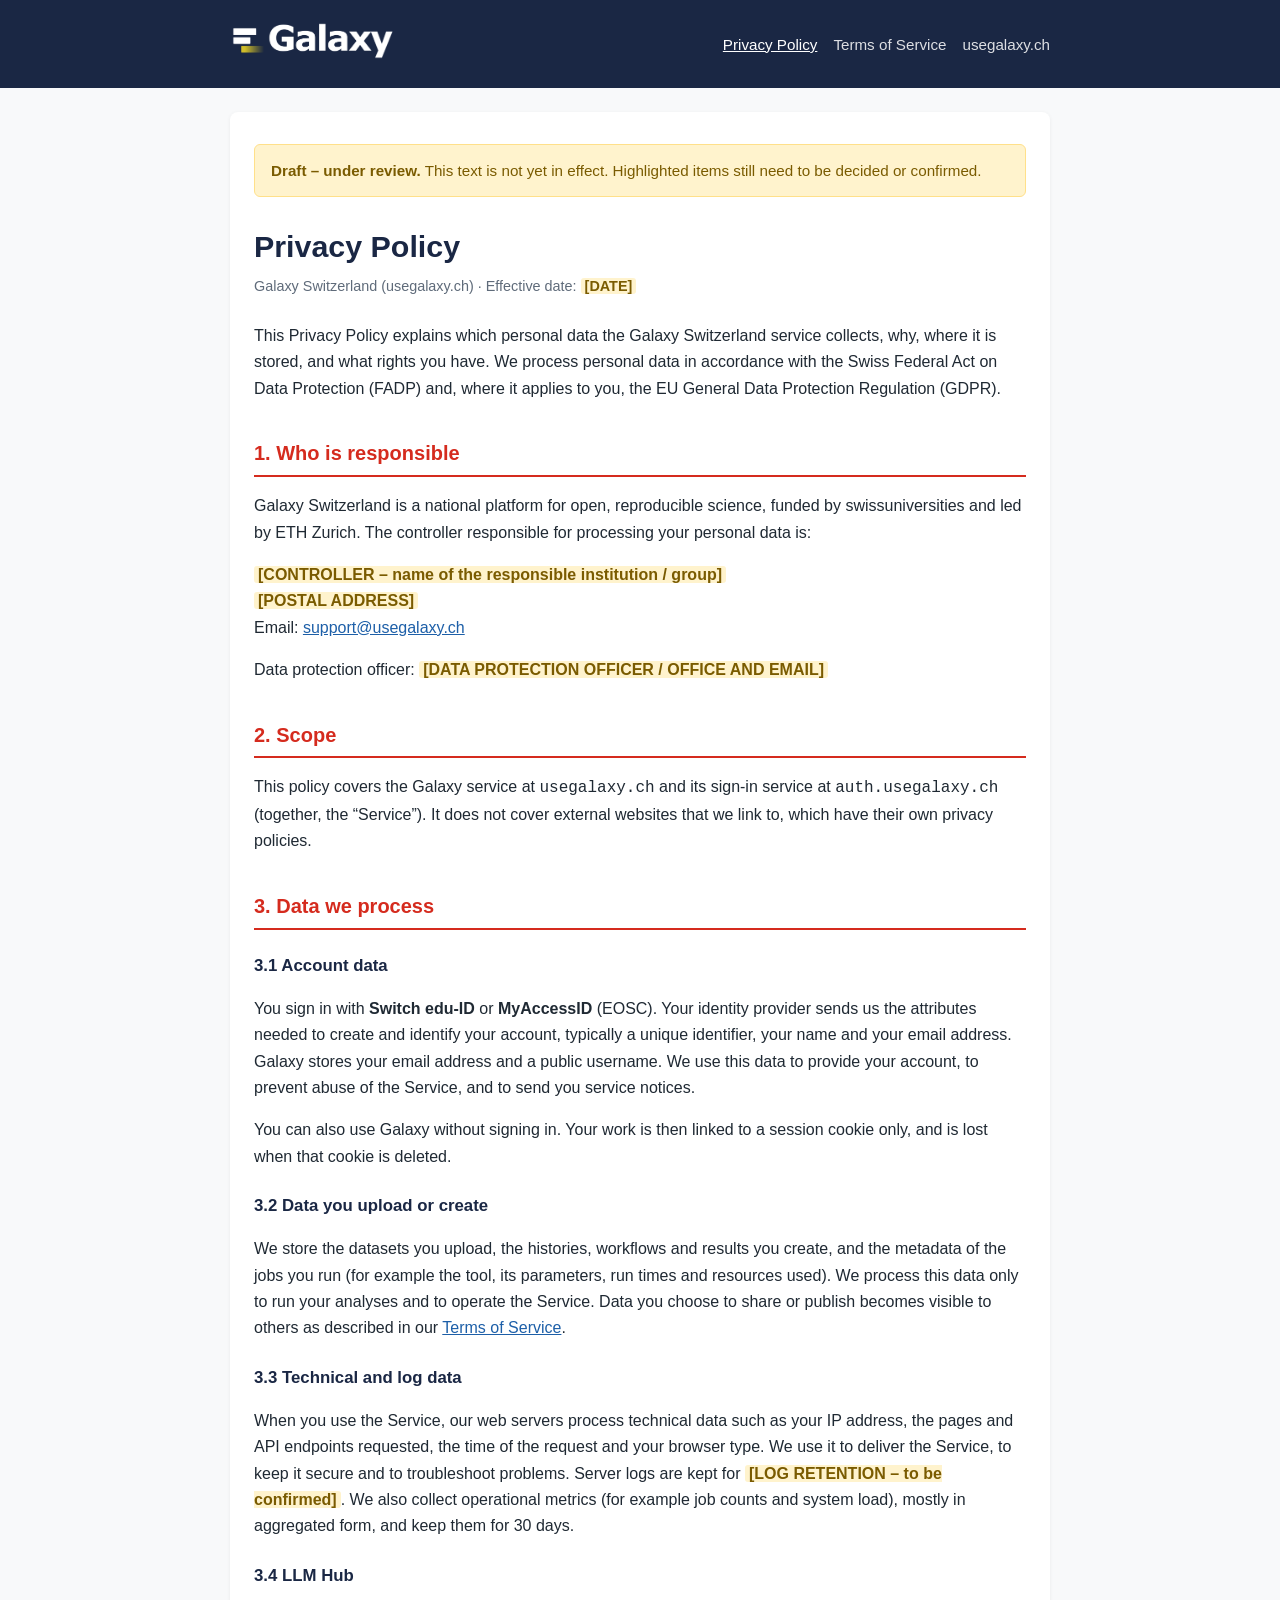
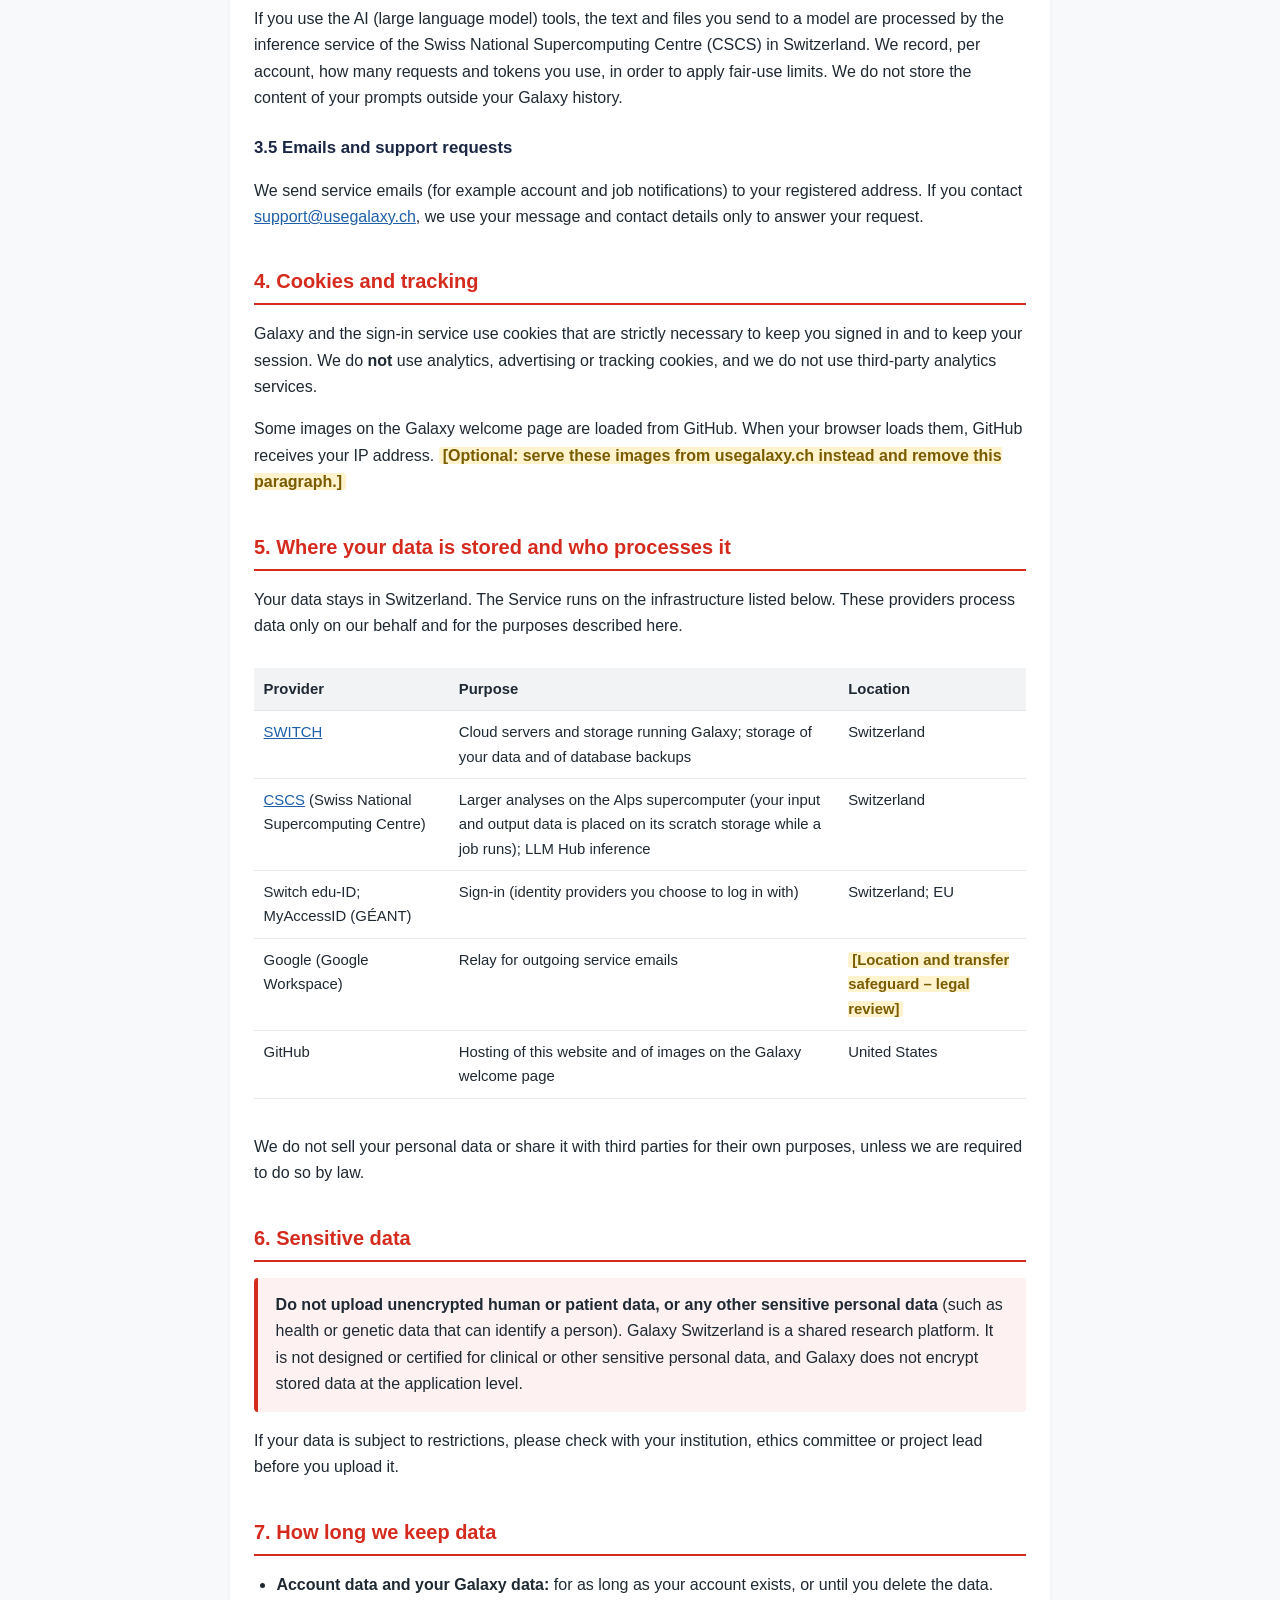
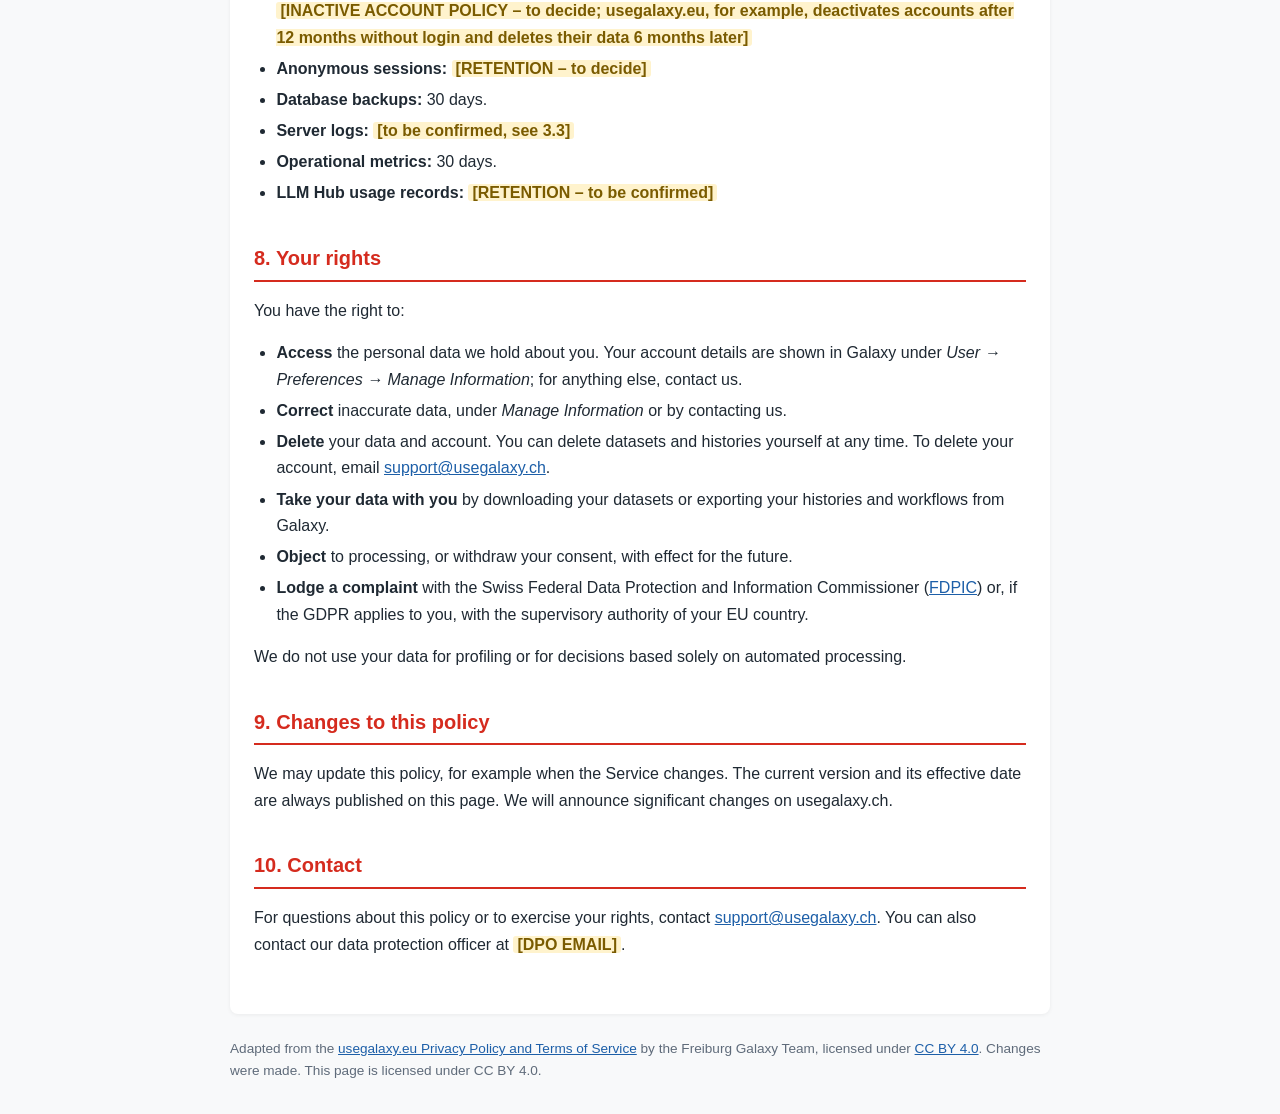
==== privacy.html @ 4068bf91 "GAL-193: draft Privacy Policy and Terms of Service Adds privacy.html and terms.html for usegalaxy.ch" ====
<!DOCTYPE html>
<html lang="en">

<head>
    <meta charset="UTF-8">
    <meta name="viewport" content="width=device-width, initial-scale=1.0">
    <meta name="description" content="Privacy Policy of the Galaxy Switzerland service at usegalaxy.ch.">
    <title>Privacy Policy | Galaxy Switzerland</title>
    <link rel="stylesheet" href="legal.css">
</head>

<body>
    <header class="legal-header">
        <div class="inner">
            <a href="./"><img src="assets/images/galaxy-logo-white.png" alt="Galaxy Switzerland"></a>
            <nav>
                <a href="privacy.html" aria-current="page">Privacy Policy</a>
                <a href="terms.html">Terms of Service</a>
                <a href="https://usegalaxy.ch">usegalaxy.ch</a>
            </nav>
        </div>
    </header>

    <main class="legal">
        <!-- DRAFT: remove this banner and all .todo markers before publishing (GAL-193). -->
        <div class="draft-banner">
            <strong>Draft – under review.</strong> This text is not yet in effect. Highlighted items still need to be
            decided or confirmed.
        </div>

        <h1>Privacy Policy</h1>
        <p class="meta">Galaxy Switzerland (usegalaxy.ch) &middot; Effective date: <span class="todo">[DATE]</span></p>

        <p>
            This Privacy Policy explains which personal data the Galaxy Switzerland service collects, why, where it is
            stored, and what rights you have. We process personal data in accordance with the Swiss Federal Act on Data
            Protection (FADP) and, where it applies to you, the EU General Data Protection Regulation (GDPR).
        </p>

        <h2>1. Who is responsible</h2>
        <p>
            Galaxy Switzerland is a national platform for open, reproducible science, funded by swissuniversities and
            led by ETH Zurich. The controller responsible for processing your personal data is:
        </p>
        <p>
            <span class="todo">[CONTROLLER – name of the responsible institution / group]</span><br>
            <span class="todo">[POSTAL ADDRESS]</span><br>
            Email: <a href="mailto:support@usegalaxy.ch">support@usegalaxy.ch</a>
        </p>
        <p>
            Data protection officer: <span class="todo">[DATA PROTECTION OFFICER / OFFICE AND EMAIL]</span>
        </p>

        <h2>2. Scope</h2>
        <p>
            This policy covers the Galaxy service at <code>usegalaxy.ch</code> and its sign-in service at
            <code>auth.usegalaxy.ch</code> (together, the &ldquo;Service&rdquo;). It does not cover external websites
            that we link to, which have their own privacy policies.
        </p>

        <h2>3. Data we process</h2>

        <h3>3.1 Account data</h3>
        <p>
            You sign in with <strong>Switch edu-ID</strong> or <strong>MyAccessID</strong> (EOSC). Your identity
            provider sends us the attributes needed to create and identify your account, typically a unique
            identifier, your name and your email address. Galaxy stores your email address and a public username.
            We use this data to provide your account, to prevent abuse of the Service, and to send you service
            notices.
        </p>
        <p>
            You can also use Galaxy without signing in. Your work is then linked to a session cookie only, and is
            lost when that cookie is deleted.
        </p>

        <h3>3.2 Data you upload or create</h3>
        <p>
            We store the datasets you upload, the histories, workflows and results you create, and the metadata of
            the jobs you run (for example the tool, its parameters, run times and resources used). We process this
            data only to run your analyses and to operate the Service. Data you choose to share or publish becomes
            visible to others as described in our <a href="terms.html">Terms of Service</a>.
        </p>

        <h3>3.3 Technical and log data</h3>
        <p>
            When you use the Service, our web servers process technical data such as your IP address, the pages and
            API endpoints requested, the time of the request and your browser type. We use it to deliver the Service,
            to keep it secure and to troubleshoot problems. Server logs are kept for
            <span class="todo">[LOG RETENTION – to be confirmed]</span>. We also collect operational metrics (for
            example job counts and system load), mostly in aggregated form, and keep them for 30 days.
        </p>

        <h3>3.4 LLM Hub</h3>
        <p>
            If you use the AI (large language model) tools, the text and files you send to a model are processed by
            the inference service of the Swiss National Supercomputing Centre (CSCS) in Switzerland. We record, per
            account, how many requests and tokens you use, in order to apply fair-use limits. We do not store the
            content of your prompts outside your Galaxy history.
        </p>

        <h3>3.5 Emails and support requests</h3>
        <p>
            We send service emails (for example account and job notifications) to your registered address. If you
            contact <a href="mailto:support@usegalaxy.ch">support@usegalaxy.ch</a>, we use your message and contact
            details only to answer your request.
        </p>

        <h2>4. Cookies and tracking</h2>
        <p>
            Galaxy and the sign-in service use cookies that are strictly necessary to keep you signed in and to keep
            your session. We do <strong>not</strong> use analytics, advertising or tracking cookies, and we do not use
            third-party analytics services.
        </p>
        <p>
            Some images on the Galaxy welcome page are loaded from GitHub. When your browser loads them, GitHub
            receives your IP address. <span class="todo">[Optional: serve these images from usegalaxy.ch instead and
            remove this paragraph.]</span>
        </p>

        <h2>5. Where your data is stored and who processes it</h2>
        <p>
            Your data stays in Switzerland. The Service runs on the infrastructure listed below. These providers process
            data only on our behalf and for the purposes described here.
        </p>
        <div class="table-wrap">
            <table>
                <thead>
                    <tr>
                        <th>Provider</th>
                        <th>Purpose</th>
                        <th>Location</th>
                    </tr>
                </thead>
                <tbody>
                    <tr>
                        <td><a href="https://www.switch.ch" target="_blank" rel="noopener">SWITCH</a></td>
                        <td>Cloud servers and storage running Galaxy; storage of your data and of database backups</td>
                        <td>Switzerland</td>
                    </tr>
                    <tr>
                        <td><a href="https://www.cscs.ch" target="_blank" rel="noopener">CSCS</a> (Swiss National
                            Supercomputing Centre)</td>
                        <td>Larger analyses on the Alps supercomputer (your input and output data is placed on its
                            scratch storage while a job runs); LLM Hub inference</td>
                        <td>Switzerland</td>
                    </tr>
                    <tr>
                        <td>Switch edu-ID; MyAccessID (GÉANT)</td>
                        <td>Sign-in (identity providers you choose to log in with)</td>
                        <td>Switzerland; EU</td>
                    </tr>
                    <tr>
                        <td>Google (Google Workspace)</td>
                        <td>Relay for outgoing service emails</td>
                        <td><span class="todo">[Location and transfer safeguard – legal review]</span></td>
                    </tr>
                    <tr>
                        <td>GitHub</td>
                        <td>Hosting of this website and of images on the Galaxy welcome page</td>
                        <td>United States</td>
                    </tr>
                </tbody>
            </table>
        </div>
        <p>
            We do not sell your personal data or share it with third parties for their own purposes, unless we are
            required to do so by law.
        </p>

        <h2>6. Sensitive data</h2>
        <div class="callout">
            <p style="margin:0">
                <strong>Do not upload unencrypted human or patient data, or any other sensitive personal data</strong>
                (such as health or genetic data that can identify a person). Galaxy Switzerland is a shared research
                platform. It is not designed or certified for clinical or other sensitive personal data, and Galaxy
                does not encrypt stored data at the application level.
            </p>
        </div>
        <p>
            If your data is subject to restrictions, please check with your institution, ethics committee or project
            lead before you upload it.
        </p>

        <h2>7. How long we keep data</h2>
        <ul>
            <li><strong>Account data and your Galaxy data:</strong> for as long as your account exists, or until you
                delete the data. <span class="todo">[INACTIVE ACCOUNT POLICY – to decide; usegalaxy.eu, for example,
                deactivates accounts after 12 months without login and deletes their data 6 months later]</span></li>
            <li><strong>Anonymous sessions:</strong> <span class="todo">[RETENTION – to decide]</span></li>
            <li><strong>Database backups:</strong> 30 days.</li>
            <li><strong>Server logs:</strong> <span class="todo">[to be confirmed, see 3.3]</span></li>
            <li><strong>Operational metrics:</strong> 30 days.</li>
            <li><strong>LLM Hub usage records:</strong> <span class="todo">[RETENTION – to be confirmed]</span></li>
        </ul>

        <h2>8. Your rights</h2>
        <p>You have the right to:</p>
        <ul>
            <li><strong>Access</strong> the personal data we hold about you. Your account details are shown in Galaxy
                under <em>User &rarr; Preferences &rarr; Manage Information</em>; for anything else, contact us.</li>
            <li><strong>Correct</strong> inaccurate data, under <em>Manage Information</em> or by contacting us.</li>
            <li><strong>Delete</strong> your data and account. You can delete datasets and histories yourself at any
                time. To delete your account, email <a href="mailto:support@usegalaxy.ch">support@usegalaxy.ch</a>.</li>
            <li><strong>Take your data with you</strong> by downloading your datasets or exporting your histories and
                workflows from Galaxy.</li>
            <li><strong>Object</strong> to processing, or withdraw your consent, with effect for the future.</li>
            <li><strong>Lodge a complaint</strong> with the Swiss Federal Data Protection and Information Commissioner
                (<a href="https://www.edoeb.admin.ch" target="_blank" rel="noopener">FDPIC</a>) or, if the GDPR
                applies to you, with the supervisory authority of your EU country.</li>
        </ul>
        <p>We do not use your data for profiling or for decisions based solely on automated processing.</p>

        <h2>9. Changes to this policy</h2>
        <p>
            We may update this policy, for example when the Service changes. The current version and its effective date
            are always published on this page. We will announce significant changes on usegalaxy.ch.
        </p>

        <h2>10. Contact</h2>
        <p>
            For questions about this policy or to exercise your rights, contact
            <a href="mailto:support@usegalaxy.ch">support@usegalaxy.ch</a>. You can also contact our data protection
            officer at <span class="todo">[DPO EMAIL]</span>.
        </p>
    </main>

    <footer class="legal-footer">
        <div class="inner">
            Adapted from the <a href="https://github.com/usegalaxy-eu/gdpr" target="_blank" rel="noopener">usegalaxy.eu
                Privacy Policy and Terms of Service</a> by the Freiburg Galaxy Team, licensed under
            <a href="https://creativecommons.org/licenses/by/4.0/" target="_blank" rel="noopener">CC BY 4.0</a>.
            Changes were made. This page is licensed under CC BY 4.0.
        </div>
    </footer>
</body>

</html>
---- legal.css ----
/* Styles for the legal pages (privacy.html, terms.html).
   Self-contained on purpose: no web fonts or CDN assets, so reading the
   privacy policy does not send visitors' IP addresses to third parties. */
:root {
    --swiss-red: #D52B1E;
    --navy: #1a2744;
    --text: #1f2933;
    --muted: #5f6b7a;
    --bg: #f8f9fa;
    --card: #ffffff;
    --border: #e3e7ec;
    --todo-bg: #fff3cd;
    --todo-text: #7a5b00;
}

* { box-sizing: border-box; }

body {
    margin: 0;
    background: var(--bg);
    color: var(--text);
    font-family: -apple-system, BlinkMacSystemFont, "Segoe UI", Roboto, "Helvetica Neue", Arial, sans-serif;
    font-size: 16px;
    line-height: 1.65;
}

header.legal-header {
    background: var(--navy);
    color: #fff;
    padding: 1.25rem 1rem;
}

header.legal-header .inner,
main.legal,
footer.legal-footer .inner {
    max-width: 820px;
    margin: 0 auto;
}

header.legal-header .inner {
    display: flex;
    align-items: center;
    gap: 1rem;
    flex-wrap: wrap;
}

header.legal-header img { height: 40px; }

header.legal-header nav { margin-left: auto; display: flex; gap: 1rem; flex-wrap: wrap; }
header.legal-header nav a { color: #fff; text-decoration: none; opacity: .85; font-size: .95rem; }
header.legal-header nav a:hover,
header.legal-header nav a[aria-current="page"] { opacity: 1; text-decoration: underline; }

main.legal {
    background: var(--card);
    margin-top: 1.5rem;
    margin-bottom: 1.5rem;
    padding: 2rem 1.5rem 2.5rem;
    border-radius: 8px;
    box-shadow: 0 1px 4px rgba(0, 0, 0, .06);
}

@media (max-width: 860px) {
    main.legal { margin: 1rem; padding: 1.5rem 1rem 2rem; }
}

h1 { font-size: 1.9rem; margin: 0 0 .25rem; color: var(--navy); }
h2 {
    font-size: 1.25rem;
    margin: 2.2rem 0 .6rem;
    padding-bottom: .3rem;
    color: var(--swiss-red);
    border-bottom: 2px solid var(--swiss-red);
}
h3 { font-size: 1.05rem; margin: 1.4rem 0 .4rem; color: var(--navy); }

.meta { color: var(--muted); font-size: .9rem; margin: 0 0 1.5rem; }

a { color: #1d5fa8; }

ul { padding-left: 1.4rem; }
li { margin: .3rem 0; }

table { width: 100%; border-collapse: collapse; margin: .8rem 0 1.2rem; font-size: .93rem; }
th, td { text-align: left; vertical-align: top; padding: .55rem .6rem; border-bottom: 1px solid var(--border); }
th { background: #f1f3f5; font-weight: 600; }
.table-wrap { overflow-x: auto; }

.callout {
    border-left: 4px solid var(--swiss-red);
    background: #fdf2f1;
    padding: .9rem 1.1rem;
    border-radius: 4px;
    margin: 1rem 0;
}

/* Draft markers: remove the banner and every .todo before publishing. */
.draft-banner {
    background: var(--todo-bg);
    color: var(--todo-text);
    border: 1px solid #ffe08a;
    padding: .8rem 1rem;
    border-radius: 6px;
    margin-bottom: 1.5rem;
    font-size: .95rem;
}
.todo {
    background: var(--todo-bg);
    color: var(--todo-text);
    padding: 0 .25rem;
    border-radius: 3px;
    font-weight: 600;
}

footer.legal-footer {
    color: var(--muted);
    font-size: .85rem;
    padding: 0 1rem 2rem;
}
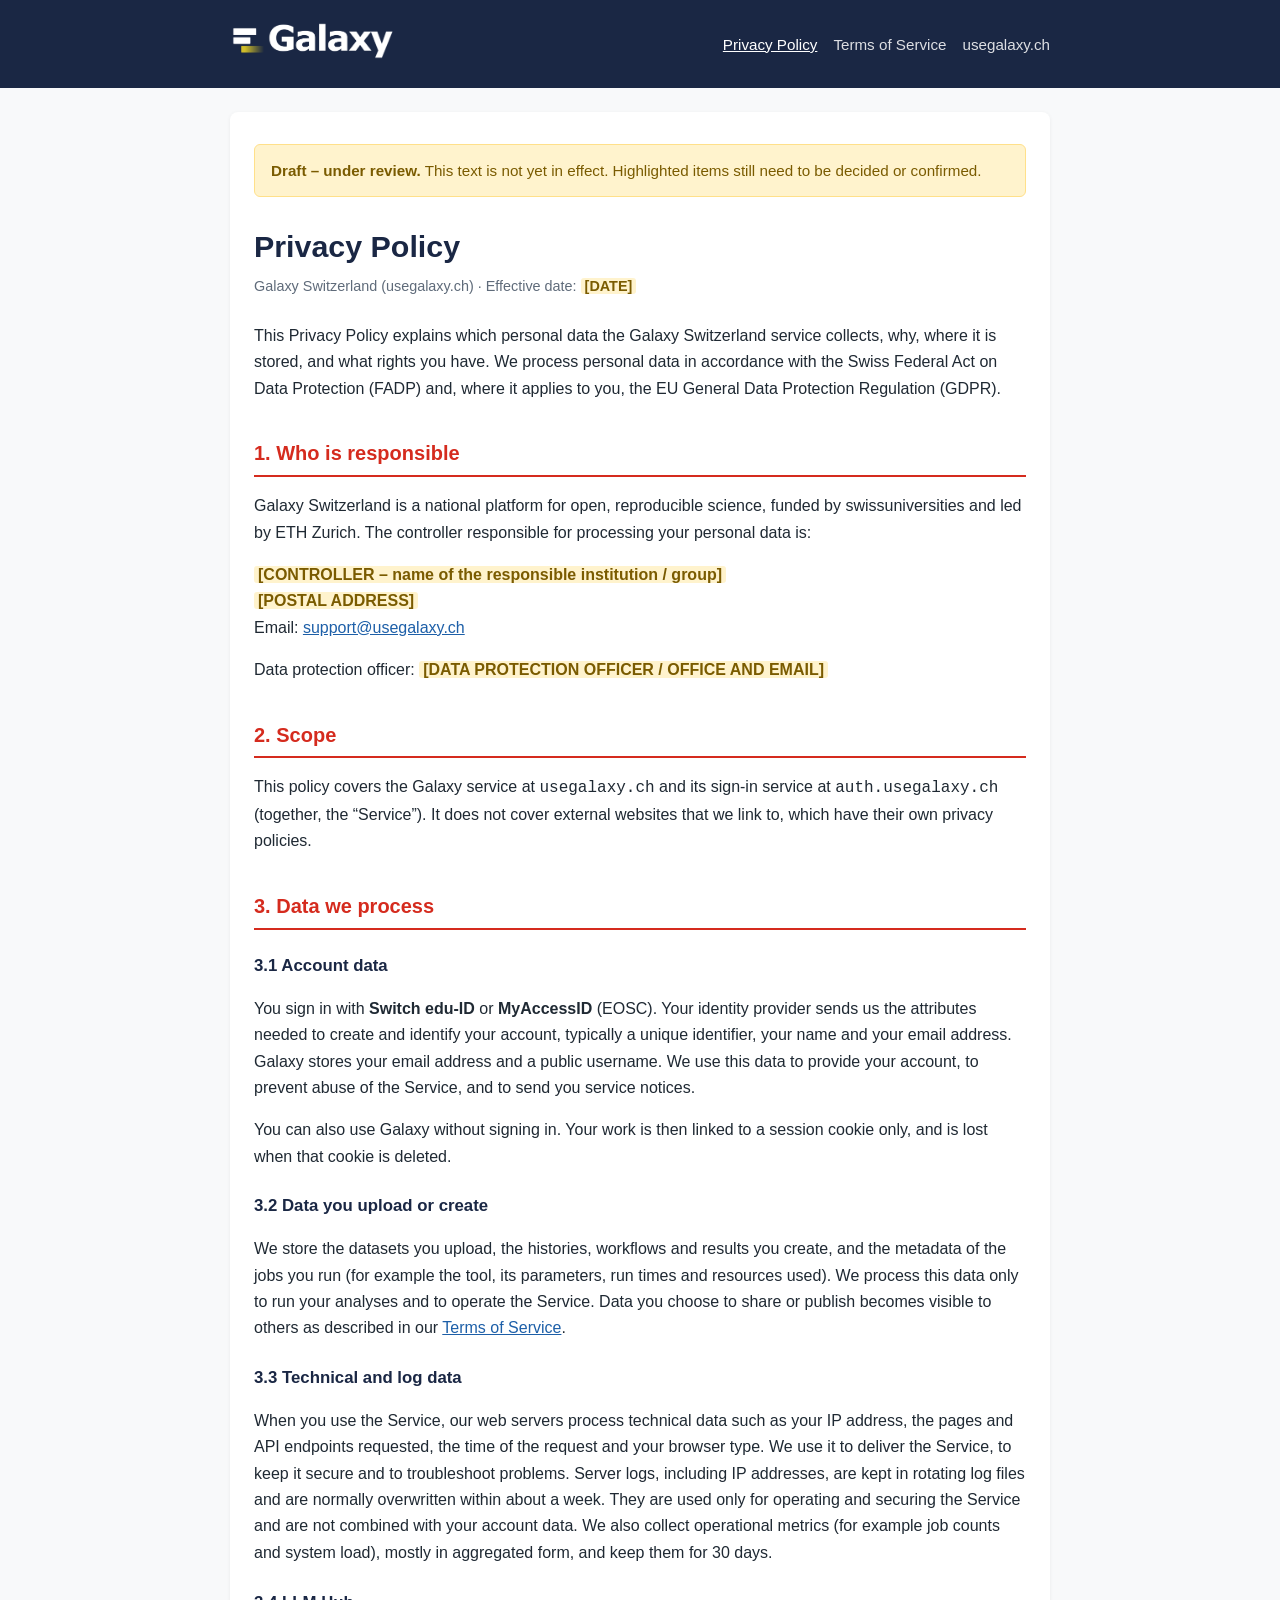
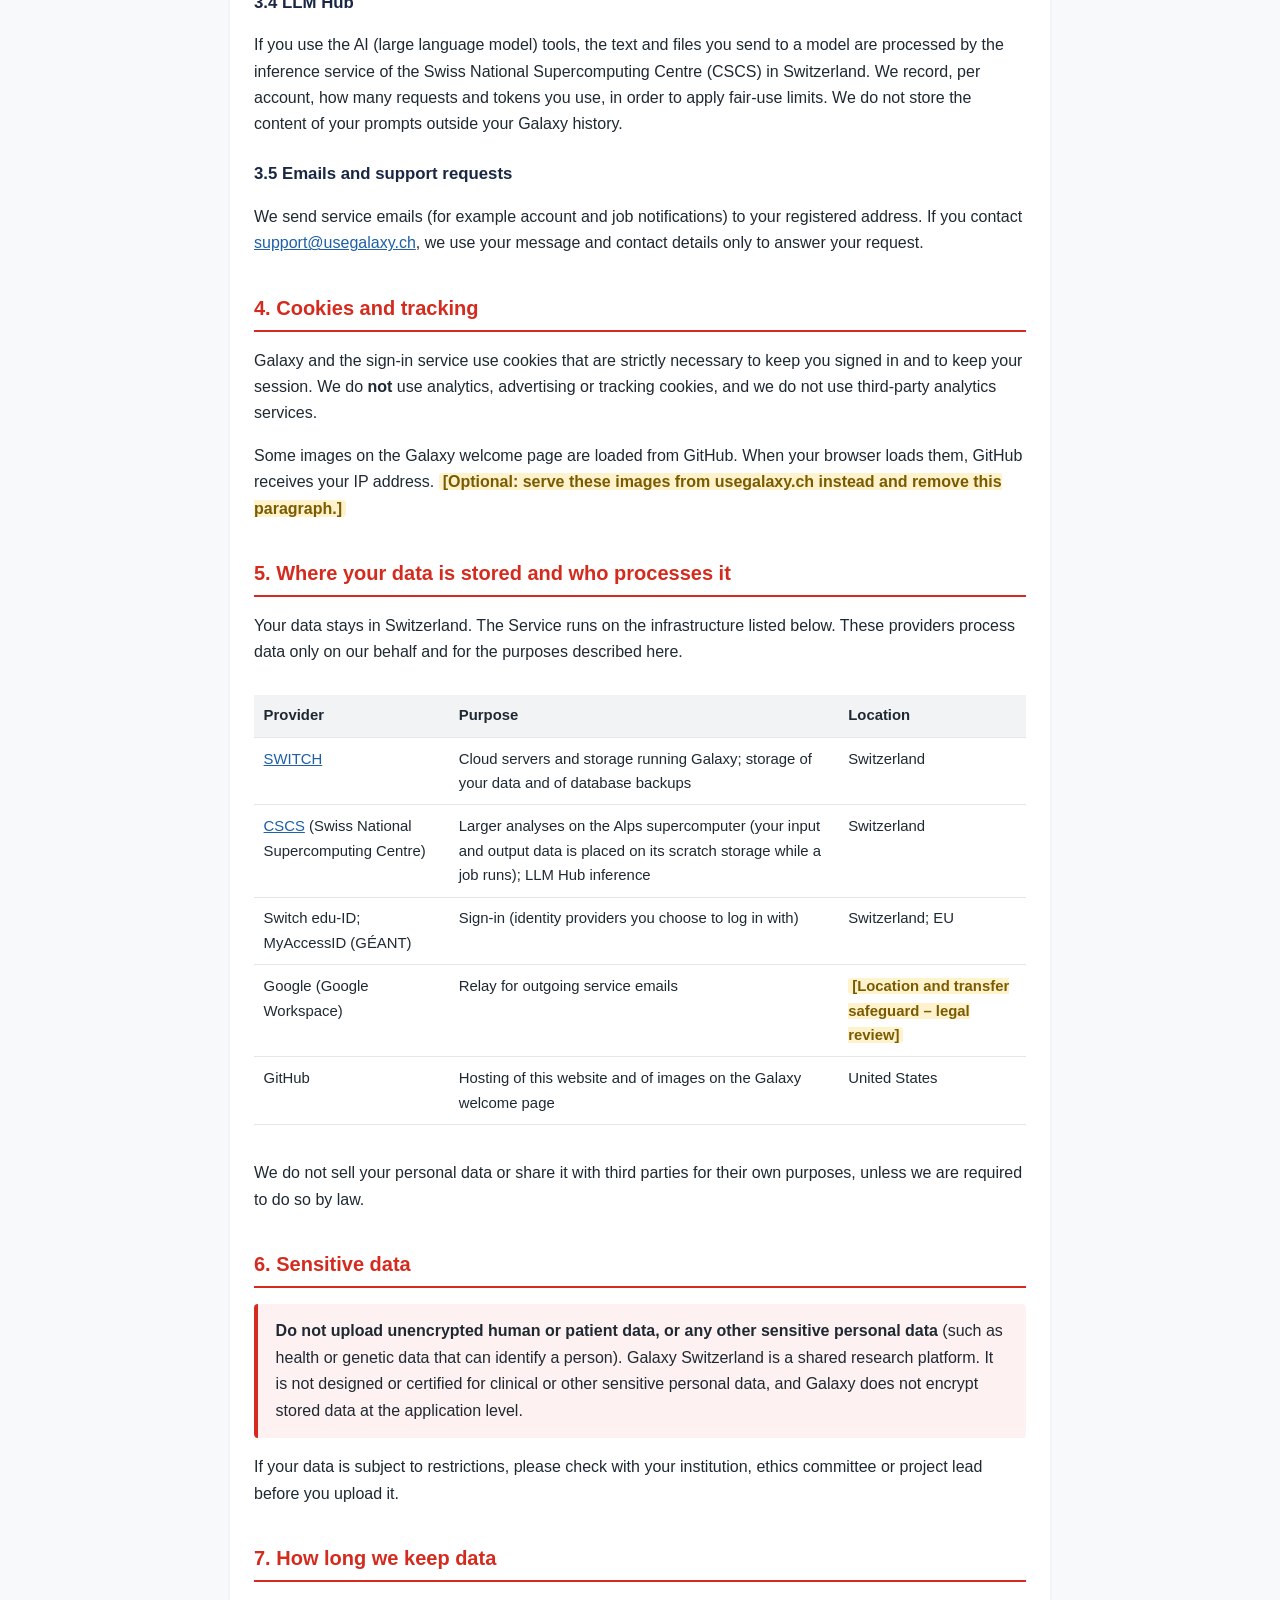
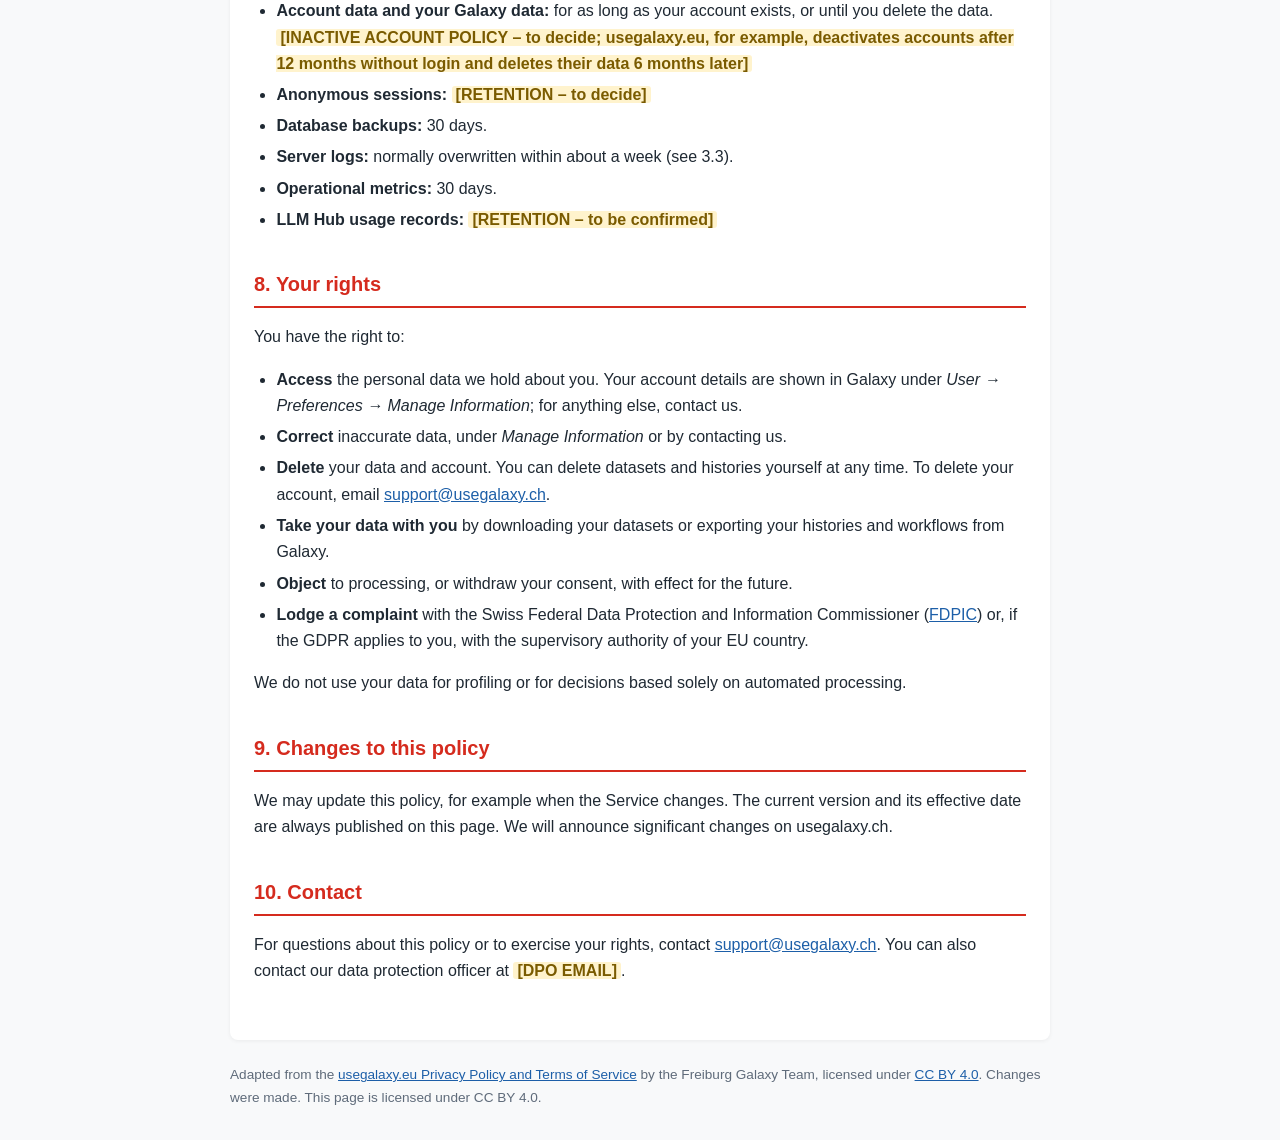
==== commit 29101212: "GAL-193: fill in server log retention Logs with IP addresses exist only as rotating container logs (" ====
--- a/privacy.html
+++ b/privacy.html
@@ -85,8 +85,9 @@
         <p>
             When you use the Service, our web servers process technical data such as your IP address, the pages and
             API endpoints requested, the time of the request and your browser type. We use it to deliver the Service,
-            to keep it secure and to troubleshoot problems. Server logs are kept for
-            <span class="todo">[LOG RETENTION – to be confirmed]</span>. We also collect operational metrics (for
+            to keep it secure and to troubleshoot problems. Server logs, including IP addresses, are kept in rotating
+            log files and are normally overwritten within about a week. They are used only for operating and securing
+            the Service and are not combined with your account data. We also collect operational metrics (for
             example job counts and system load), mostly in aggregated form, and keep them for 30 days.
         </p>
 
@@ -188,7 +189,7 @@
                 deactivates accounts after 12 months without login and deletes their data 6 months later]</span></li>
             <li><strong>Anonymous sessions:</strong> <span class="todo">[RETENTION – to decide]</span></li>
             <li><strong>Database backups:</strong> 30 days.</li>
-            <li><strong>Server logs:</strong> <span class="todo">[to be confirmed, see 3.3]</span></li>
+            <li><strong>Server logs:</strong> normally overwritten within about a week (see 3.3).</li>
             <li><strong>Operational metrics:</strong> 30 days.</li>
             <li><strong>LLM Hub usage records:</strong> <span class="todo">[RETENTION – to be confirmed]</span></li>
         </ul>
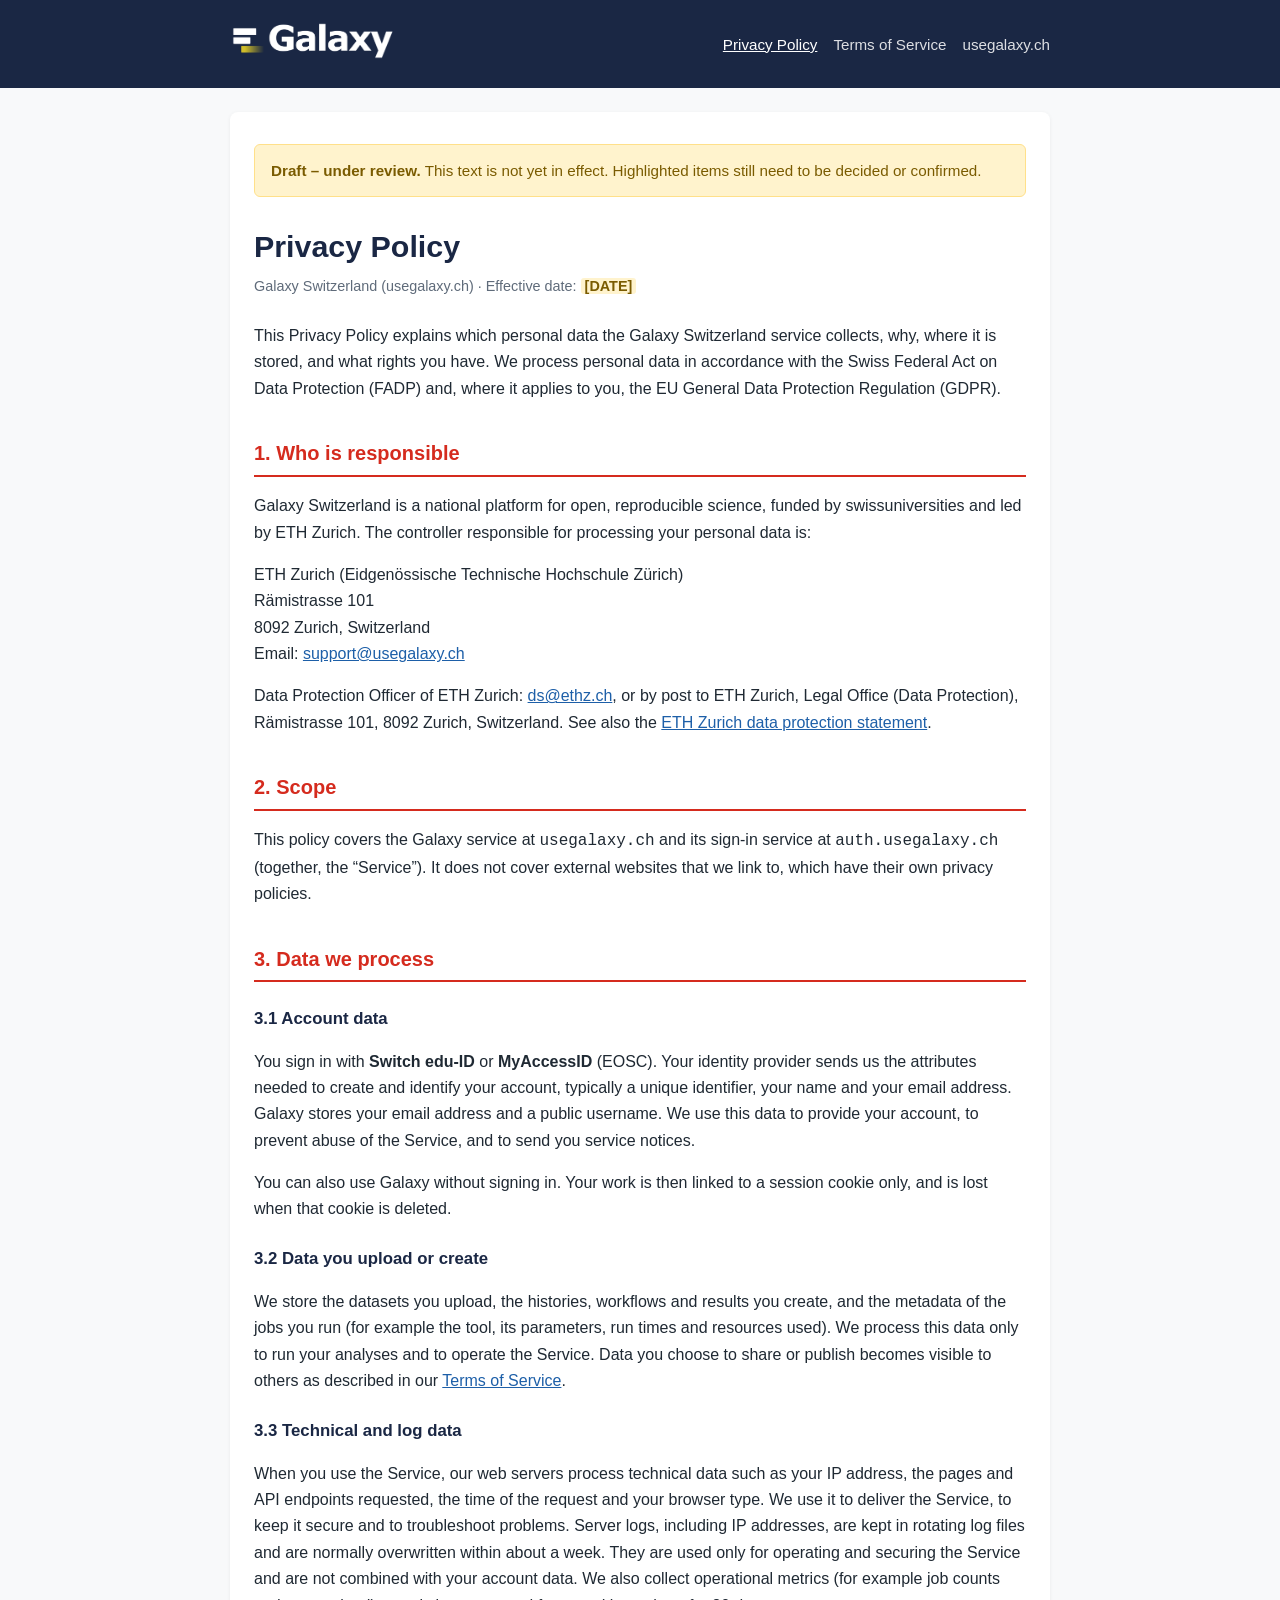
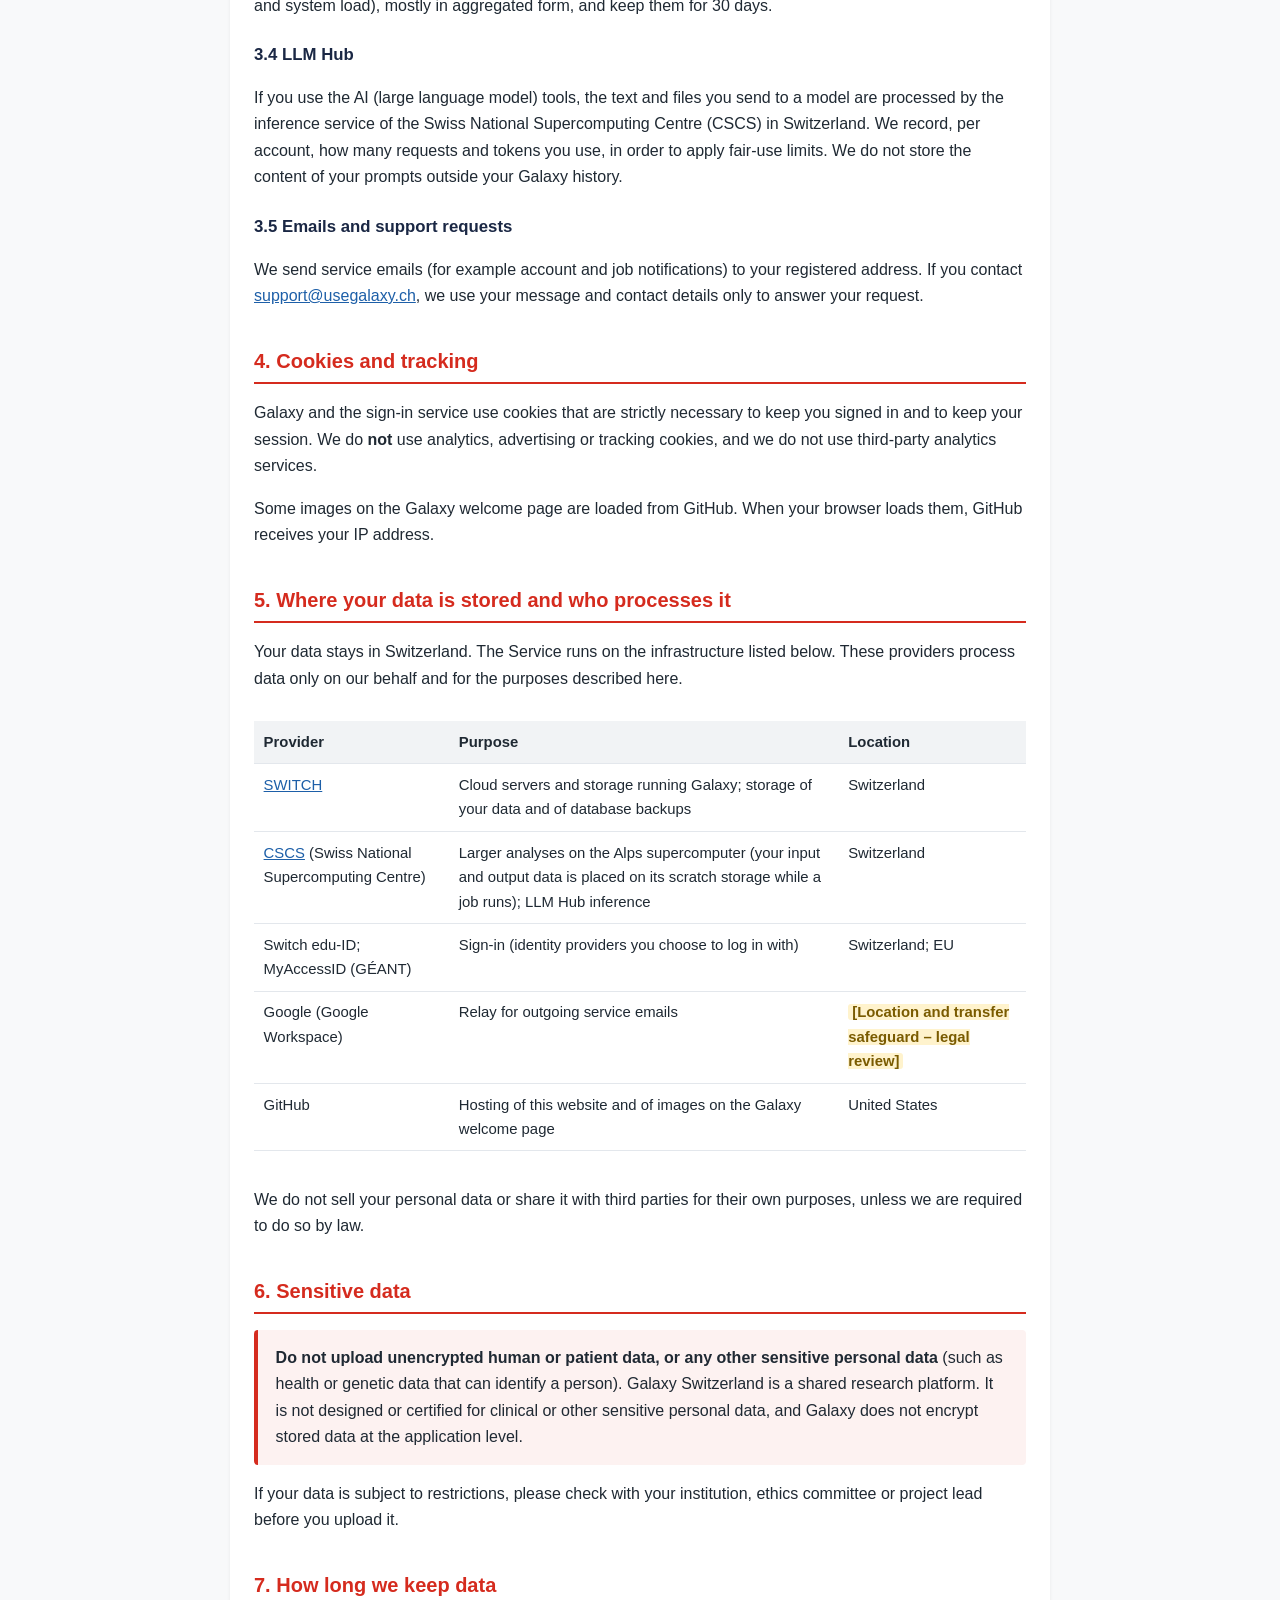
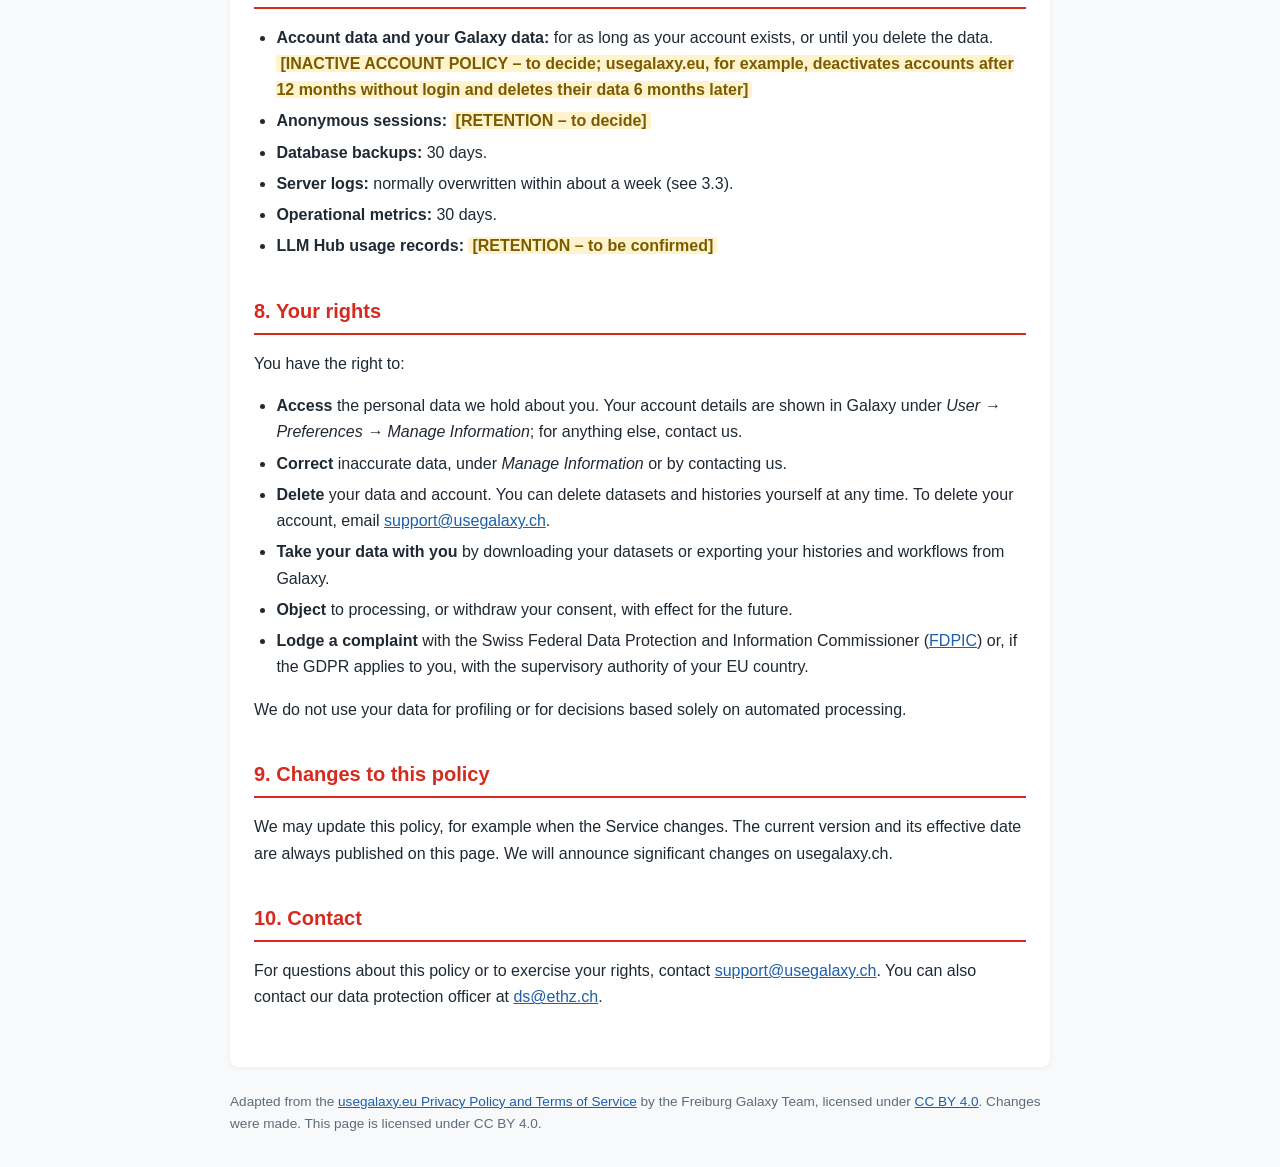
==== commit e15c8cee: "GAL-193: ETH Zurich as controller, ETH DPO as data protection contact Controller: ETH Zurich, Rämist" ====
--- a/privacy.html
+++ b/privacy.html
@@ -43,12 +43,16 @@
             led by ETH Zurich. The controller responsible for processing your personal data is:
         </p>
         <p>
-            <span class="todo">[CONTROLLER – name of the responsible institution / group]</span><br>
-            <span class="todo">[POSTAL ADDRESS]</span><br>
+            ETH Zurich (Eidgenössische Technische Hochschule Zürich)<br>
+            Rämistrasse 101<br>
+            8092 Zurich, Switzerland<br>
             Email: <a href="mailto:support@usegalaxy.ch">support@usegalaxy.ch</a>
         </p>
         <p>
-            Data protection officer: <span class="todo">[DATA PROTECTION OFFICER / OFFICE AND EMAIL]</span>
+            Data Protection Officer of ETH Zurich: <a href="mailto:ds@ethz.ch">ds@ethz.ch</a>, or by post to
+            ETH Zurich, Legal Office (Data Protection), Rämistrasse 101, 8092 Zurich, Switzerland. See also the
+            <a href="https://ethz.ch/en/footer/data-protection.html" target="_blank" rel="noopener">ETH Zurich data
+                protection statement</a>.
         </p>
 
         <h2>2. Scope</h2>
@@ -114,8 +118,7 @@
         </p>
         <p>
             Some images on the Galaxy welcome page are loaded from GitHub. When your browser loads them, GitHub
-            receives your IP address. <span class="todo">[Optional: serve these images from usegalaxy.ch instead and
-            remove this paragraph.]</span>
+            receives your IP address.
         </p>
 
         <h2>5. Where your data is stored and who processes it</h2>
@@ -221,7 +224,7 @@
         <p>
             For questions about this policy or to exercise your rights, contact
             <a href="mailto:support@usegalaxy.ch">support@usegalaxy.ch</a>. You can also contact our data protection
-            officer at <span class="todo">[DPO EMAIL]</span>.
+            officer at <a href="mailto:ds@ethz.ch">ds@ethz.ch</a>.
         </p>
     </main>
 
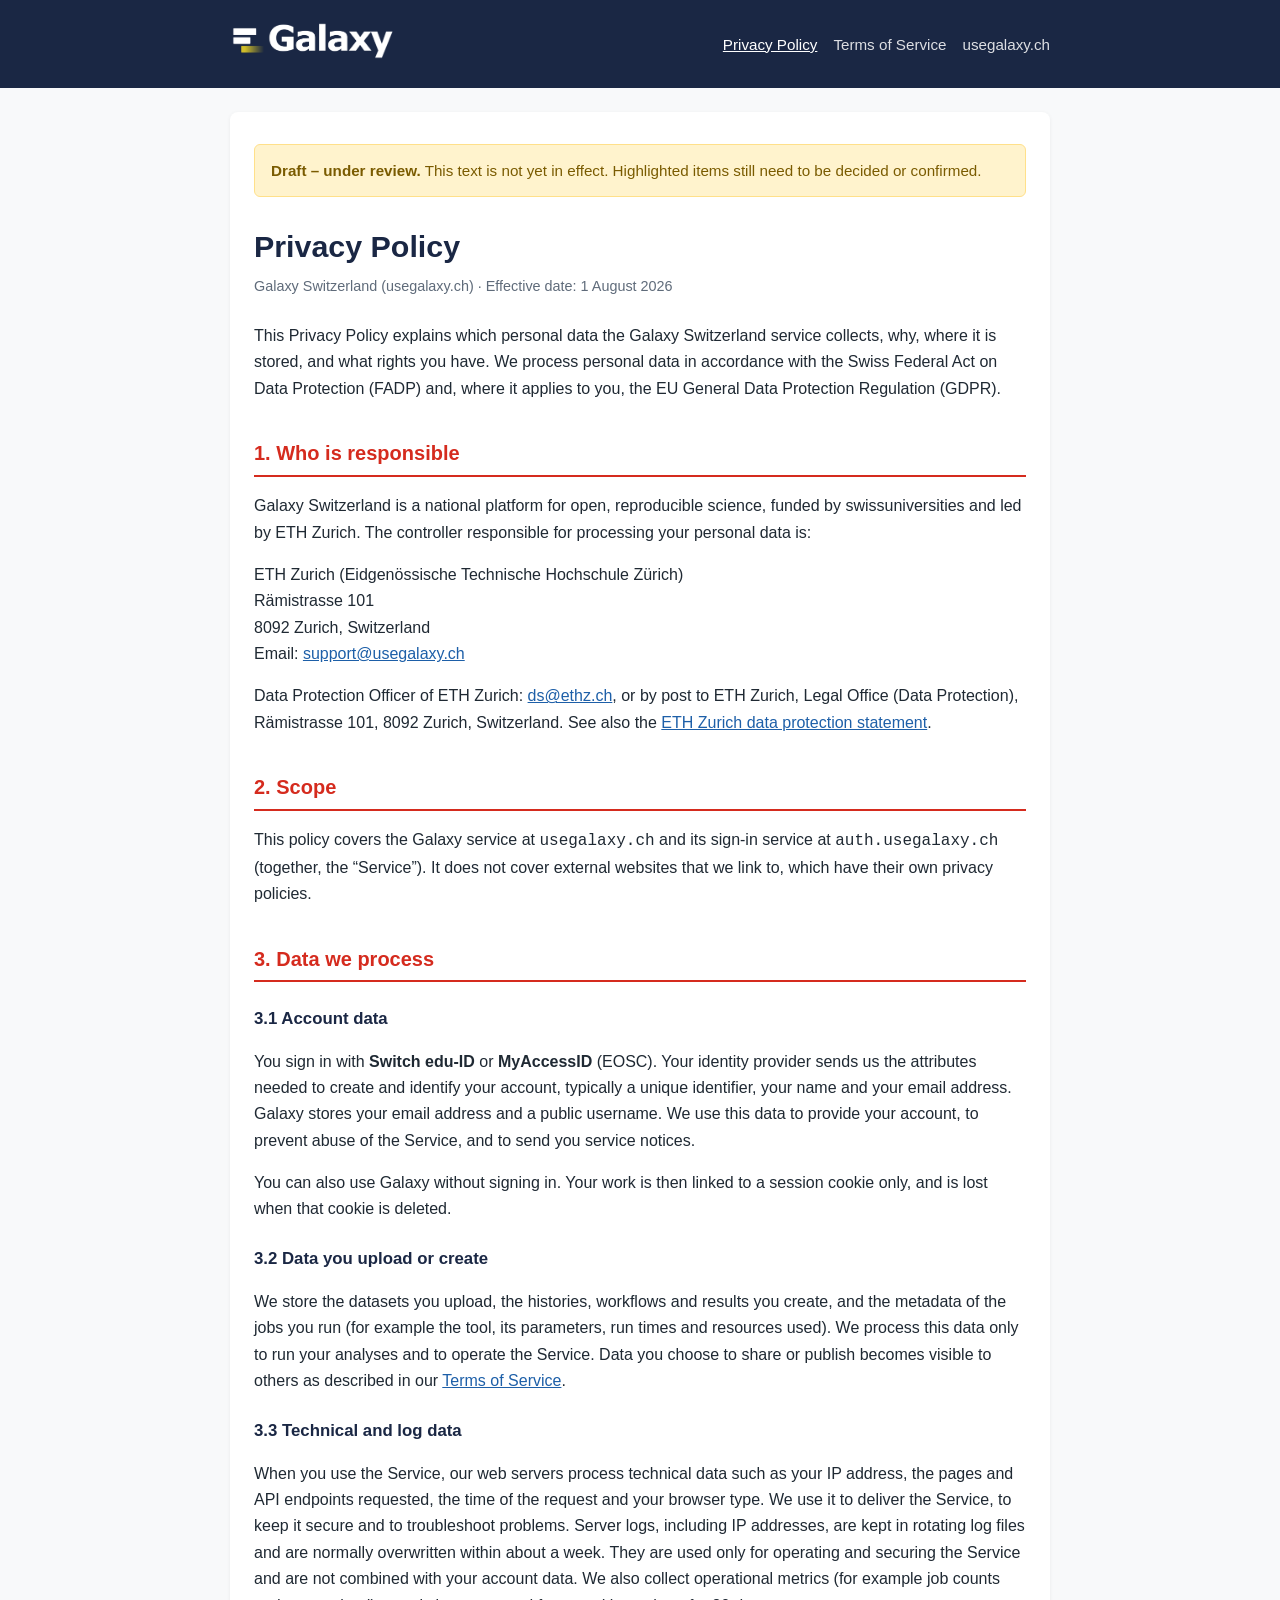
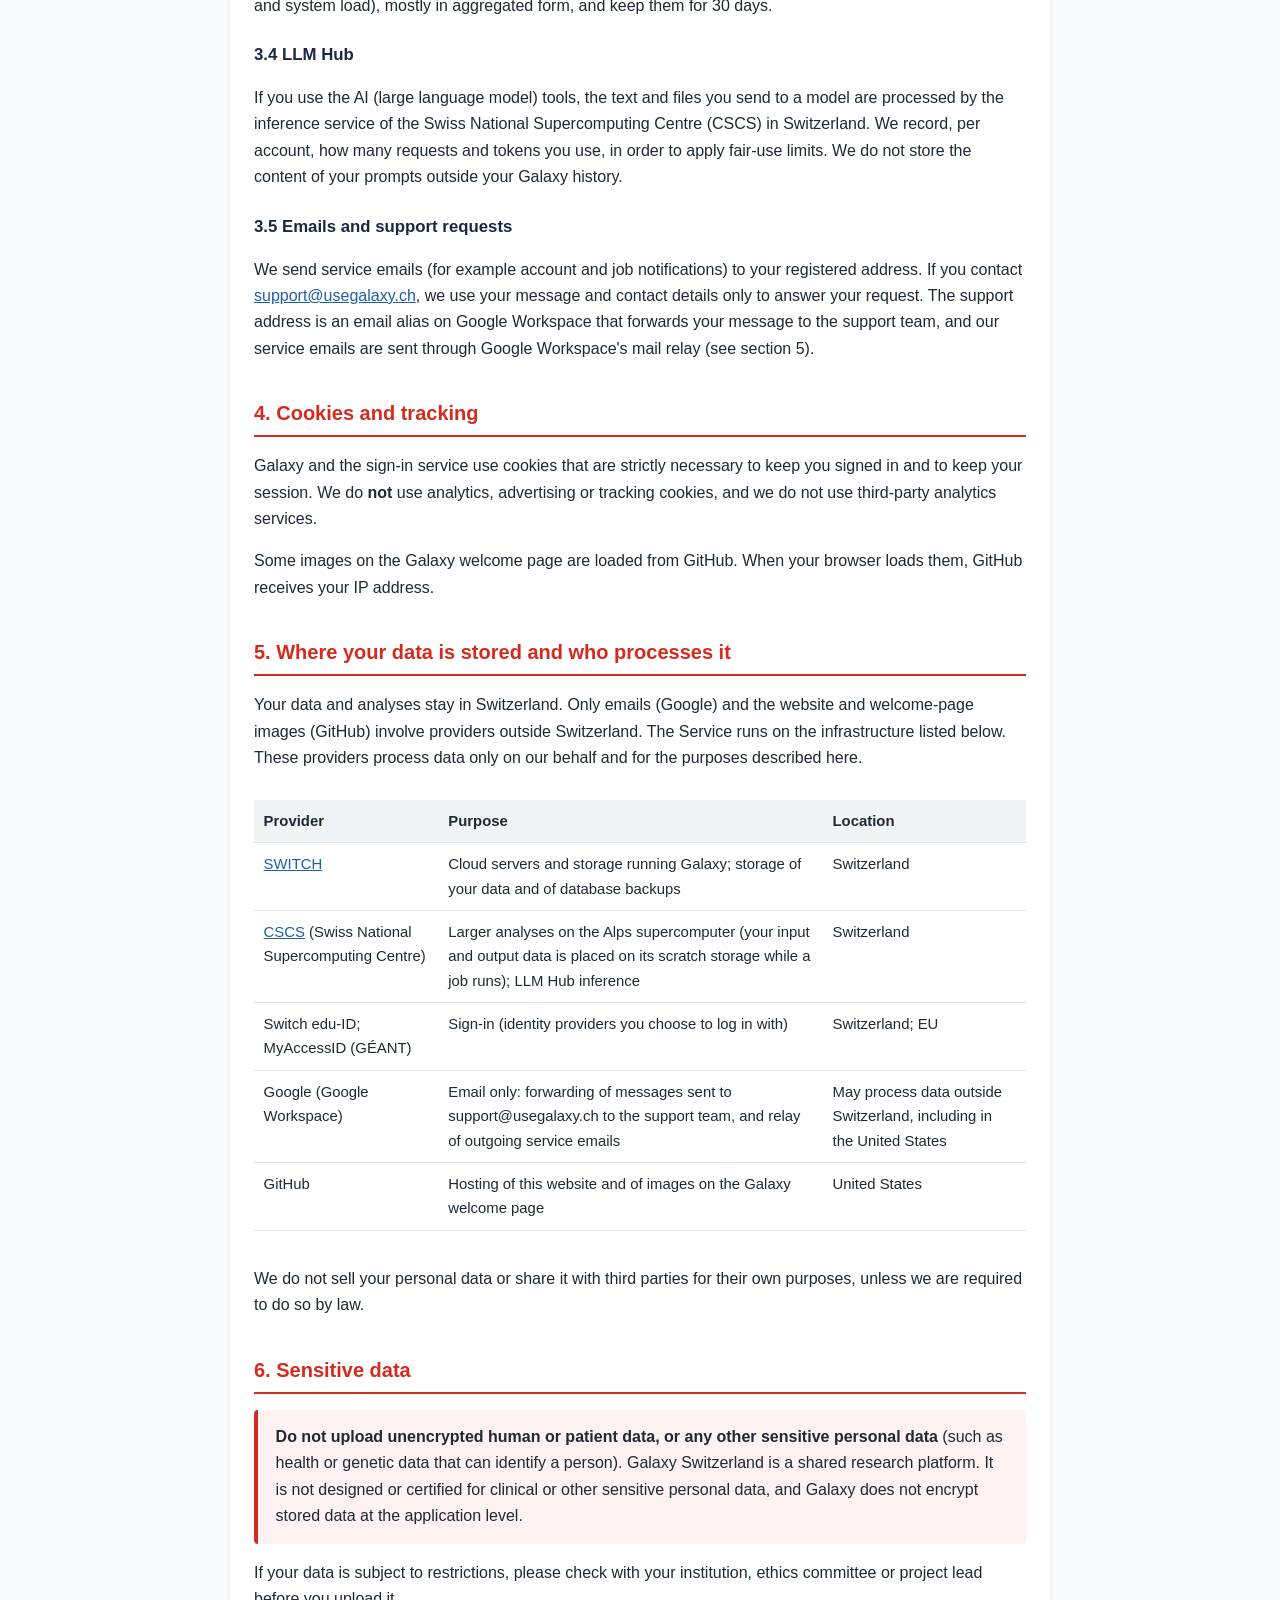
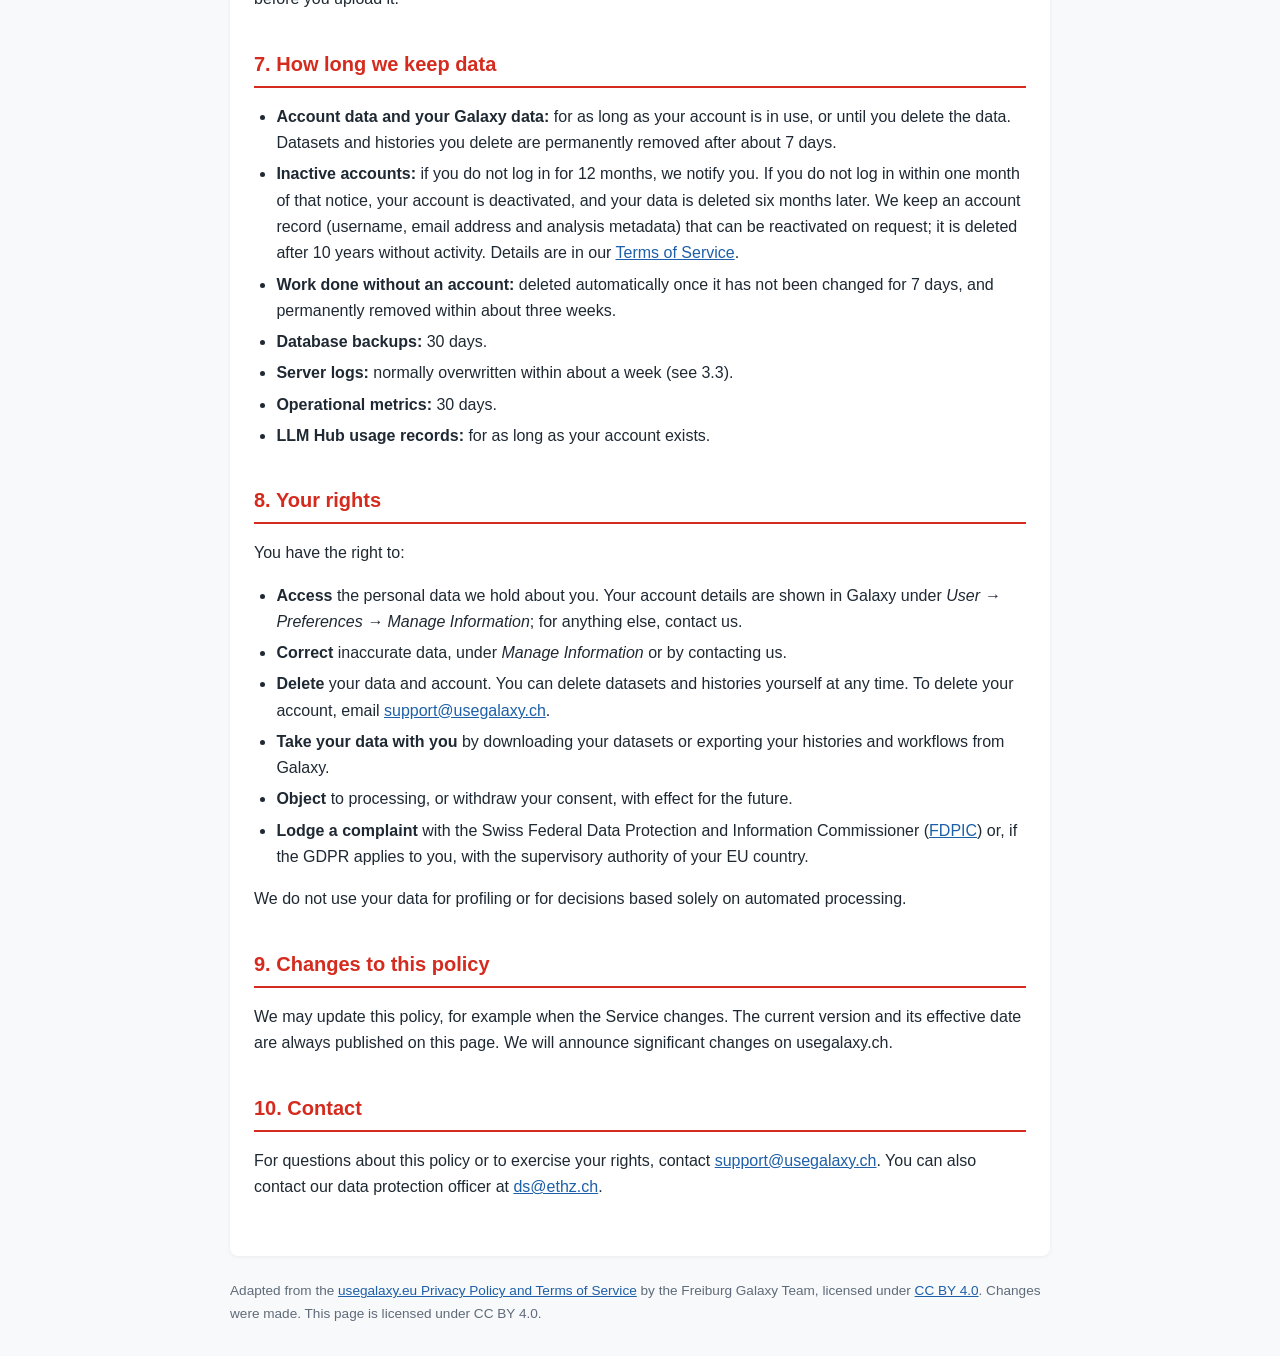
==== commit cb16f37d: "GAL-193: fill remaining placeholders - Effective date 1 August 2026 (project start) - Inactive accou" ====
--- a/privacy.html
+++ b/privacy.html
@@ -29,7 +29,7 @@
         </div>
 
         <h1>Privacy Policy</h1>
-        <p class="meta">Galaxy Switzerland (usegalaxy.ch) &middot; Effective date: <span class="todo">[DATE]</span></p>
+        <p class="meta">Galaxy Switzerland (usegalaxy.ch) &middot; Effective date: 1 August 2026</p>
 
         <p>
             This Privacy Policy explains which personal data the Galaxy Switzerland service collects, why, where it is
@@ -107,7 +107,9 @@
         <p>
             We send service emails (for example account and job notifications) to your registered address. If you
             contact <a href="mailto:support@usegalaxy.ch">support@usegalaxy.ch</a>, we use your message and contact
-            details only to answer your request.
+            details only to answer your request. The support address is an email alias on Google Workspace that
+            forwards your message to the support team, and our service emails are sent through Google Workspace's
+            mail relay (see section 5).
         </p>
 
         <h2>4. Cookies and tracking</h2>
@@ -123,7 +125,8 @@
 
         <h2>5. Where your data is stored and who processes it</h2>
         <p>
-            Your data stays in Switzerland. The Service runs on the infrastructure listed below. These providers process
+            Your data and analyses stay in Switzerland. Only emails (Google) and the website and welcome-page images
+            (GitHub) involve providers outside Switzerland. The Service runs on the infrastructure listed below. These providers process
             data only on our behalf and for the purposes described here.
         </p>
         <div class="table-wrap">
@@ -155,8 +158,9 @@
                     </tr>
                     <tr>
                         <td>Google (Google Workspace)</td>
-                        <td>Relay for outgoing service emails</td>
-                        <td><span class="todo">[Location and transfer safeguard – legal review]</span></td>
+                        <td>Email only: forwarding of messages sent to support@usegalaxy.ch to the support team, and
+                            relay of outgoing service emails</td>
+                        <td>May process data outside Switzerland, including in the United States</td>
                     </tr>
                     <tr>
                         <td>GitHub</td>
@@ -187,14 +191,19 @@
 
         <h2>7. How long we keep data</h2>
         <ul>
-            <li><strong>Account data and your Galaxy data:</strong> for as long as your account exists, or until you
-                delete the data. <span class="todo">[INACTIVE ACCOUNT POLICY – to decide; usegalaxy.eu, for example,
-                deactivates accounts after 12 months without login and deletes their data 6 months later]</span></li>
-            <li><strong>Anonymous sessions:</strong> <span class="todo">[RETENTION – to decide]</span></li>
+            <li><strong>Account data and your Galaxy data:</strong> for as long as your account is in use, or until
+                you delete the data. Datasets and histories you delete are permanently removed after about 7 days.</li>
+            <li><strong>Inactive accounts:</strong> if you do not log in for 12 months, we notify you. If you do not
+                log in within one month of that notice, your account is deactivated, and your data is deleted six
+                months later. We keep an account record (username, email address and analysis metadata) that can be
+                reactivated on request; it is deleted after 10 years without activity. Details are in our
+                <a href="terms.html">Terms of Service</a>.</li>
+            <li><strong>Work done without an account:</strong> deleted automatically once it has not been changed for
+                7 days, and permanently removed within about three weeks.</li>
             <li><strong>Database backups:</strong> 30 days.</li>
             <li><strong>Server logs:</strong> normally overwritten within about a week (see 3.3).</li>
             <li><strong>Operational metrics:</strong> 30 days.</li>
-            <li><strong>LLM Hub usage records:</strong> <span class="todo">[RETENTION – to be confirmed]</span></li>
+            <li><strong>LLM Hub usage records:</strong> for as long as your account exists.</li>
         </ul>
 
         <h2>8. Your rights</h2>
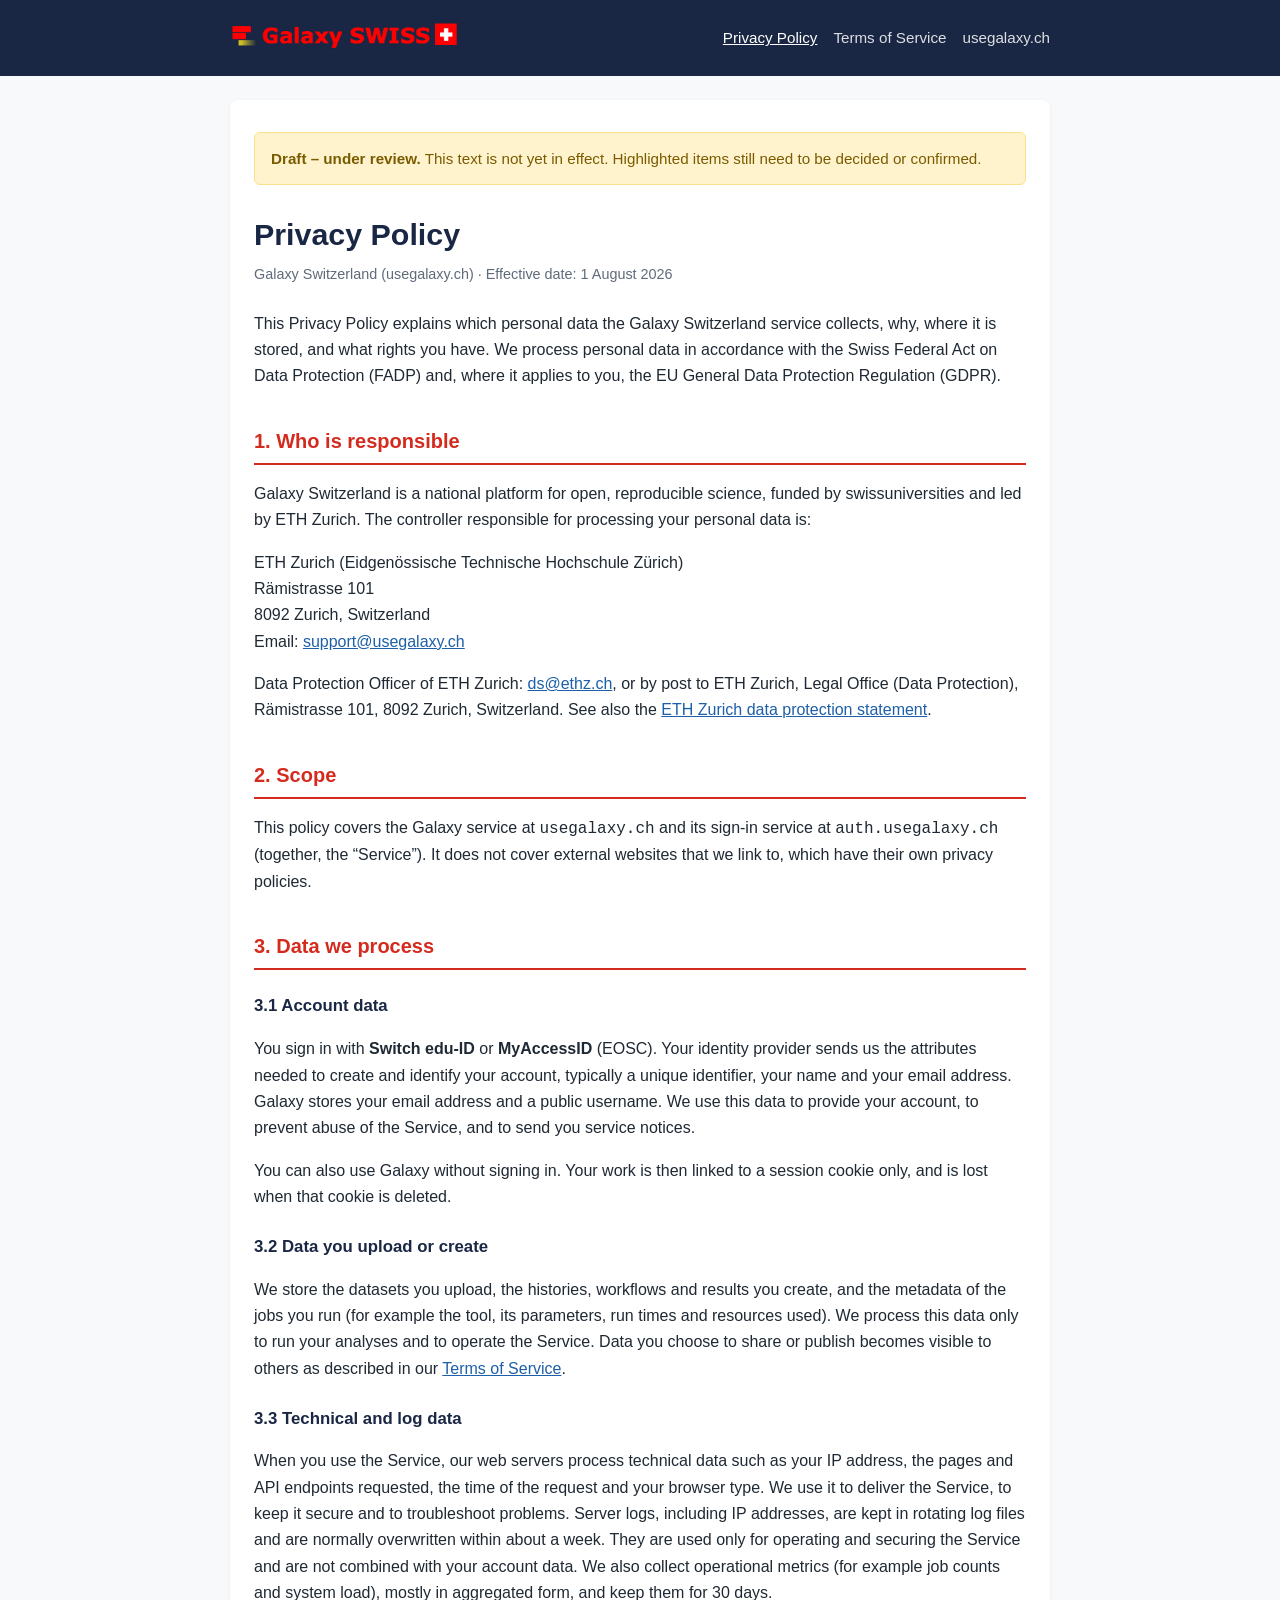
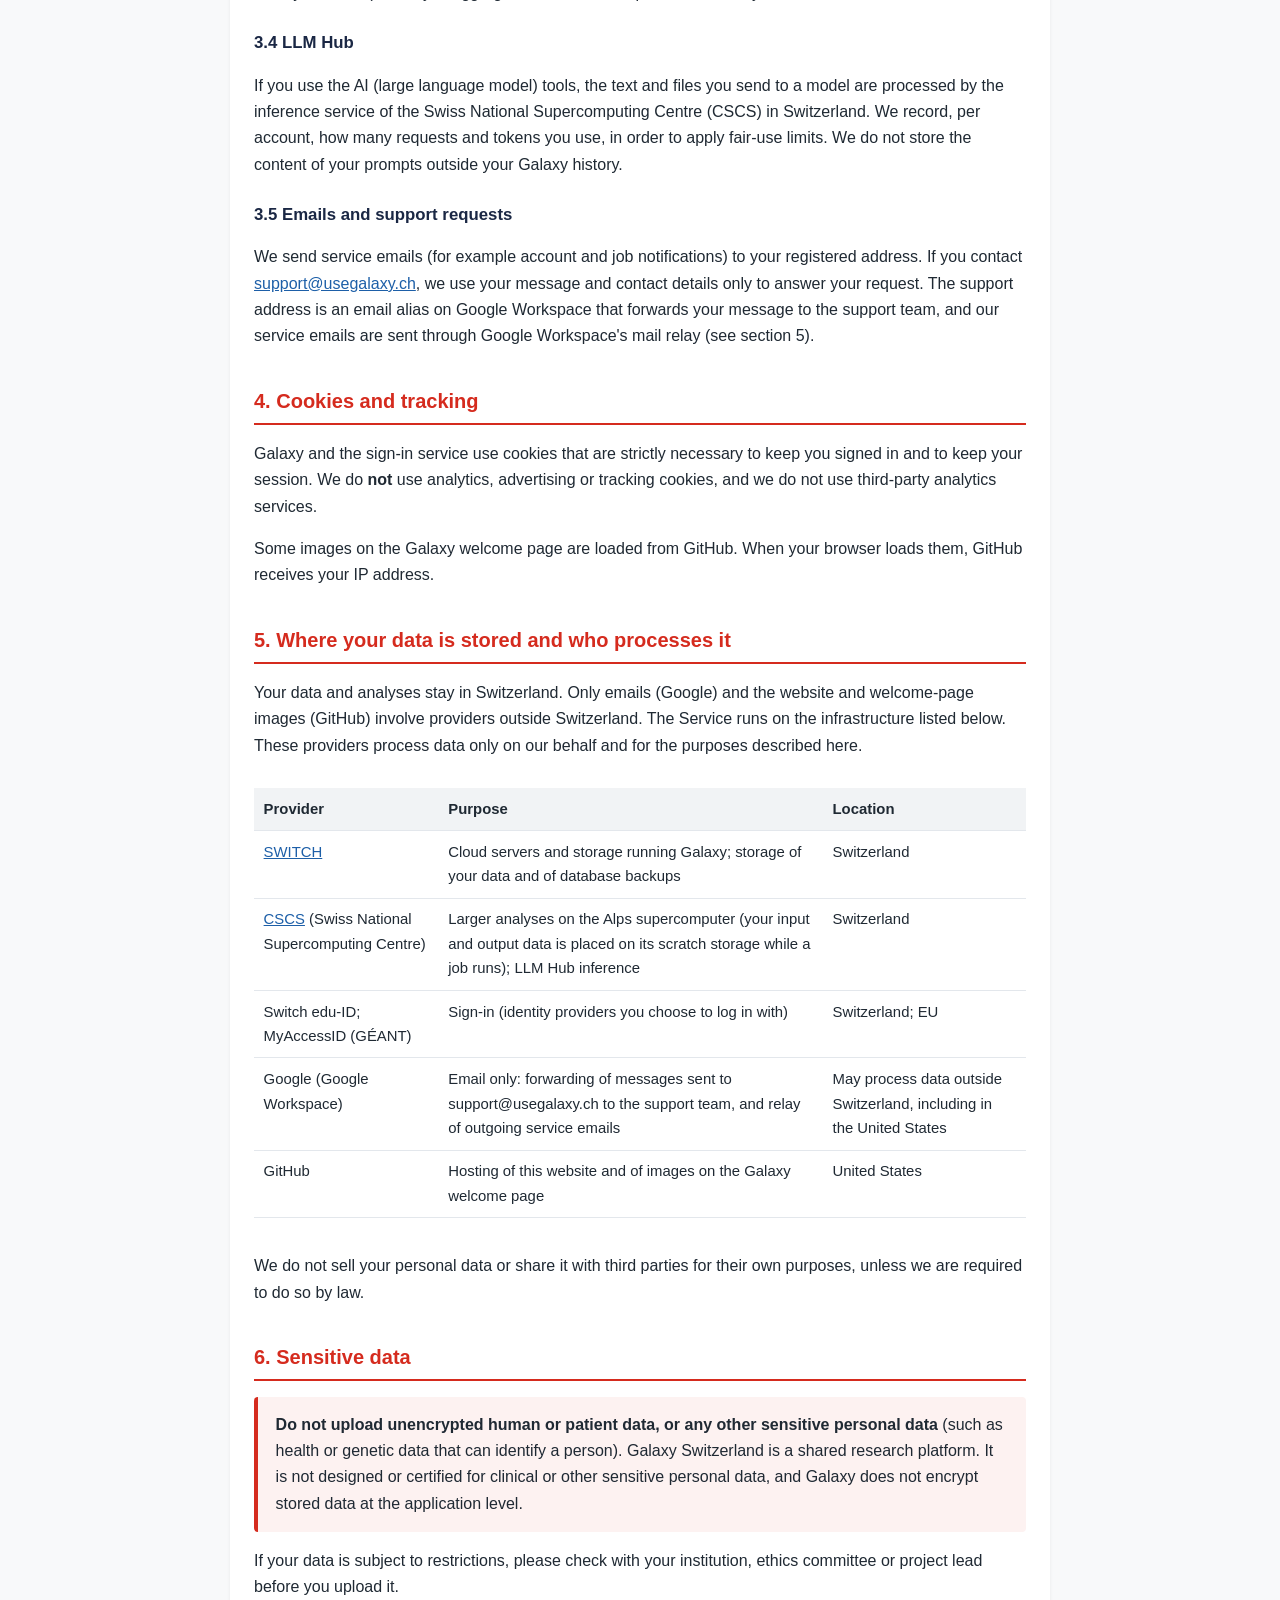
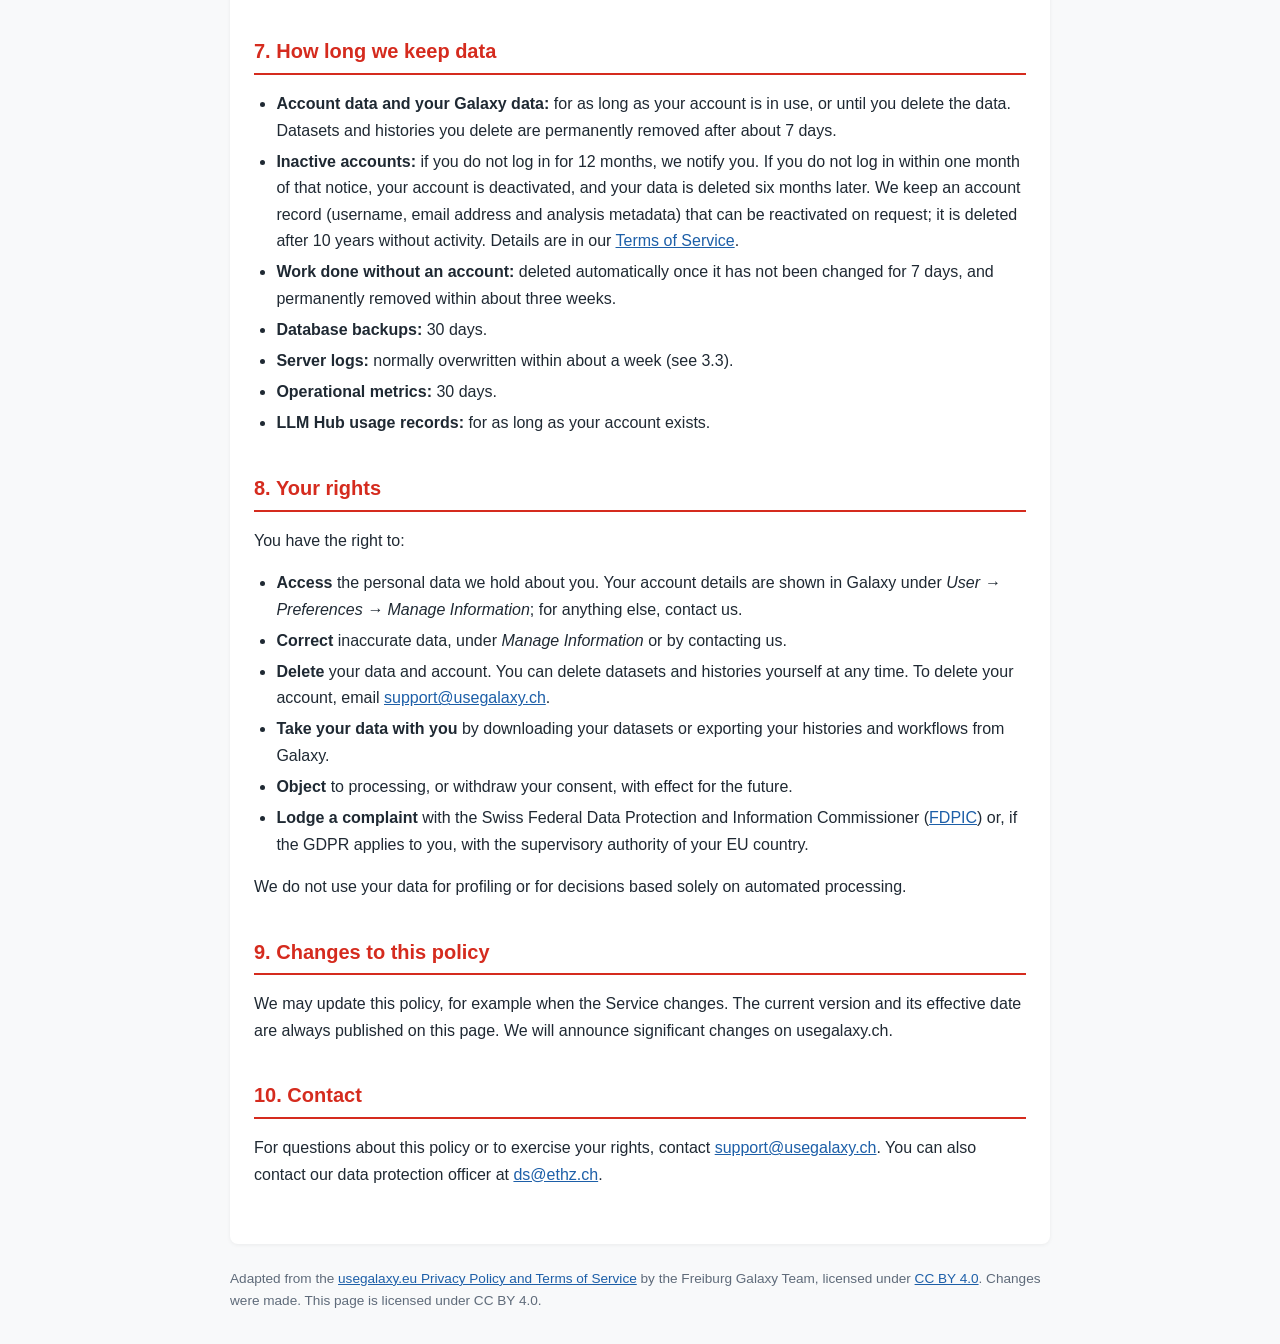
==== commit 95e4bd20: "GAL-193: use the Galaxy Swiss logo on the legal pages" ====
--- a/privacy.html
+++ b/privacy.html
@@ -12,7 +12,7 @@
 <body>
     <header class="legal-header">
         <div class="inner">
-            <a href="./"><img src="assets/images/galaxy-logo-white.png" alt="Galaxy Switzerland"></a>
+            <a href="./"><img src="assets/images/galaxy-swiss-red.png" alt="Galaxy Switzerland"></a>
             <nav>
                 <a href="privacy.html" aria-current="page">Privacy Policy</a>
                 <a href="terms.html">Terms of Service</a>
--- a/legal.css
+++ b/legal.css
@@ -44,7 +44,7 @@
     flex-wrap: wrap;
 }
 
-header.legal-header img { height: 40px; }
+header.legal-header img { height: 36px; width: auto; max-width: 100%; display: block; }
 
 header.legal-header nav { margin-left: auto; display: flex; gap: 1rem; flex-wrap: wrap; }
 header.legal-header nav a { color: #fff; text-decoration: none; opacity: .85; font-size: .95rem; }
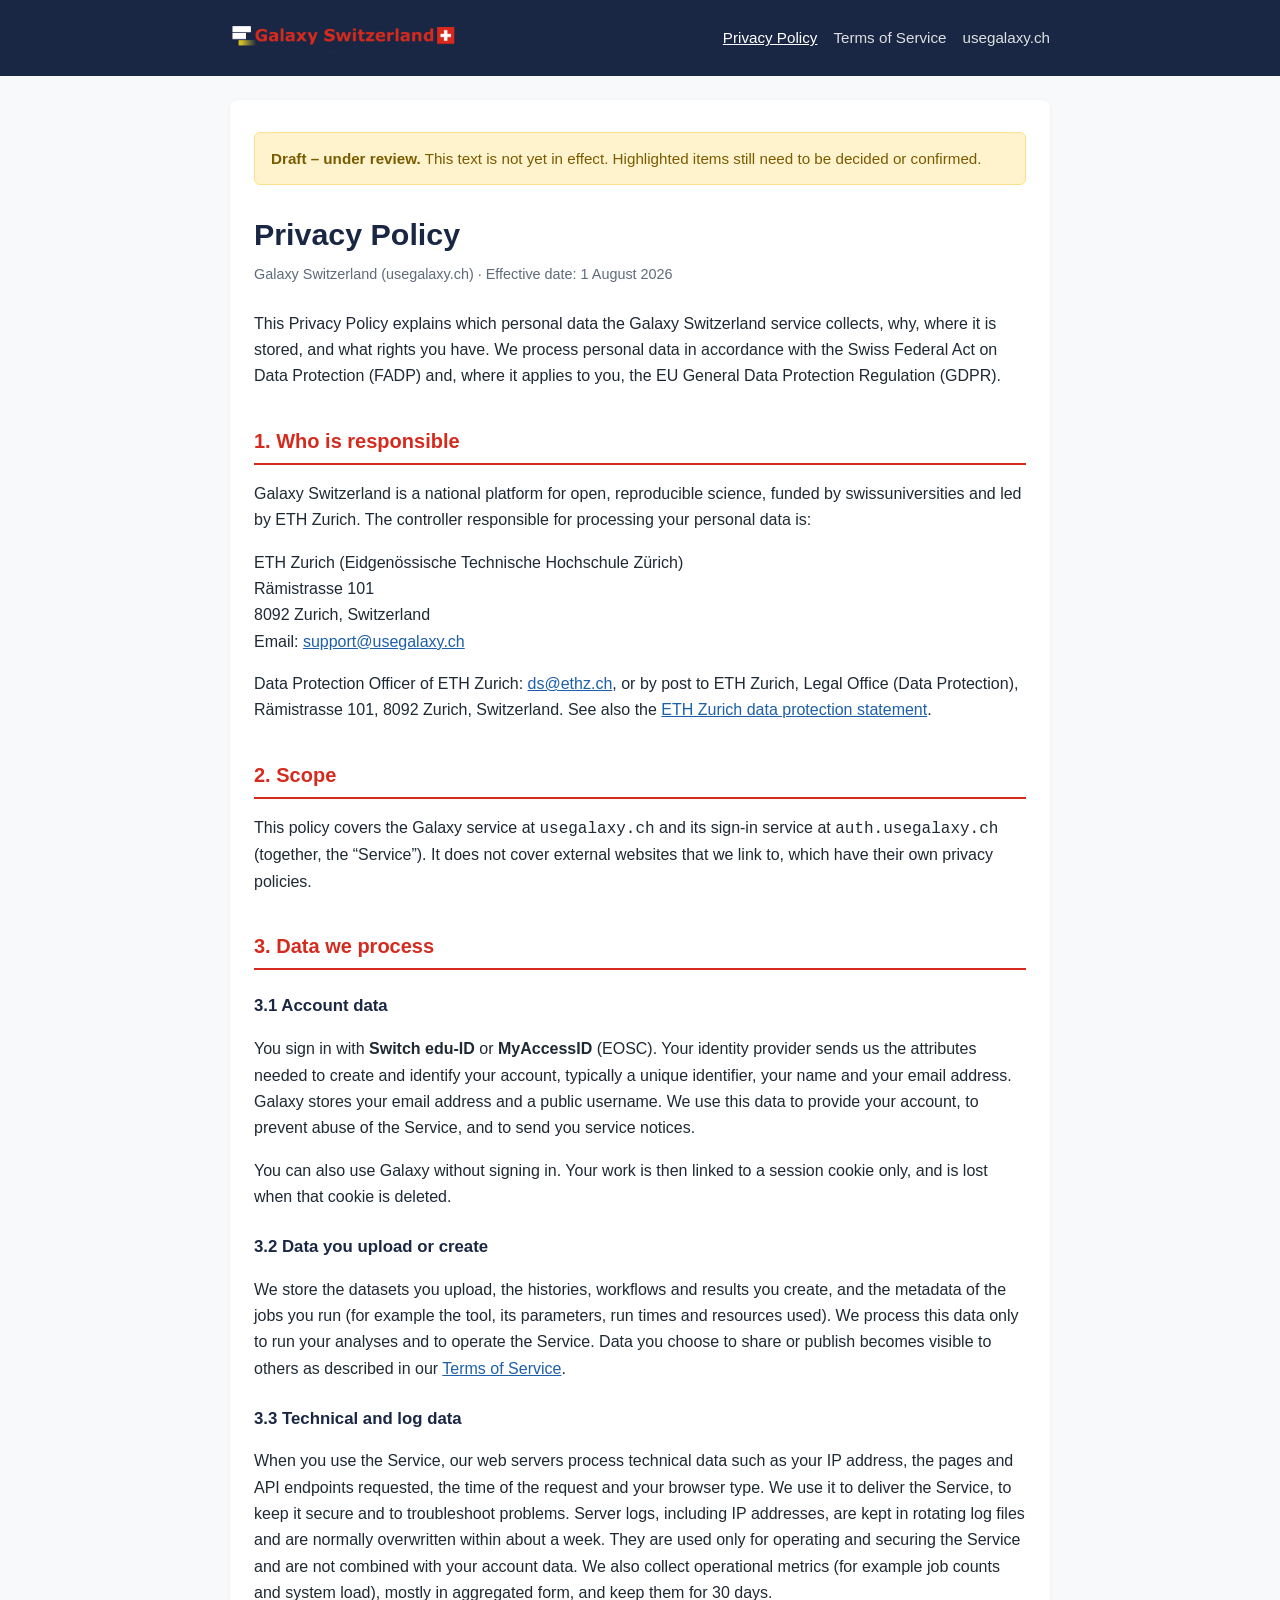
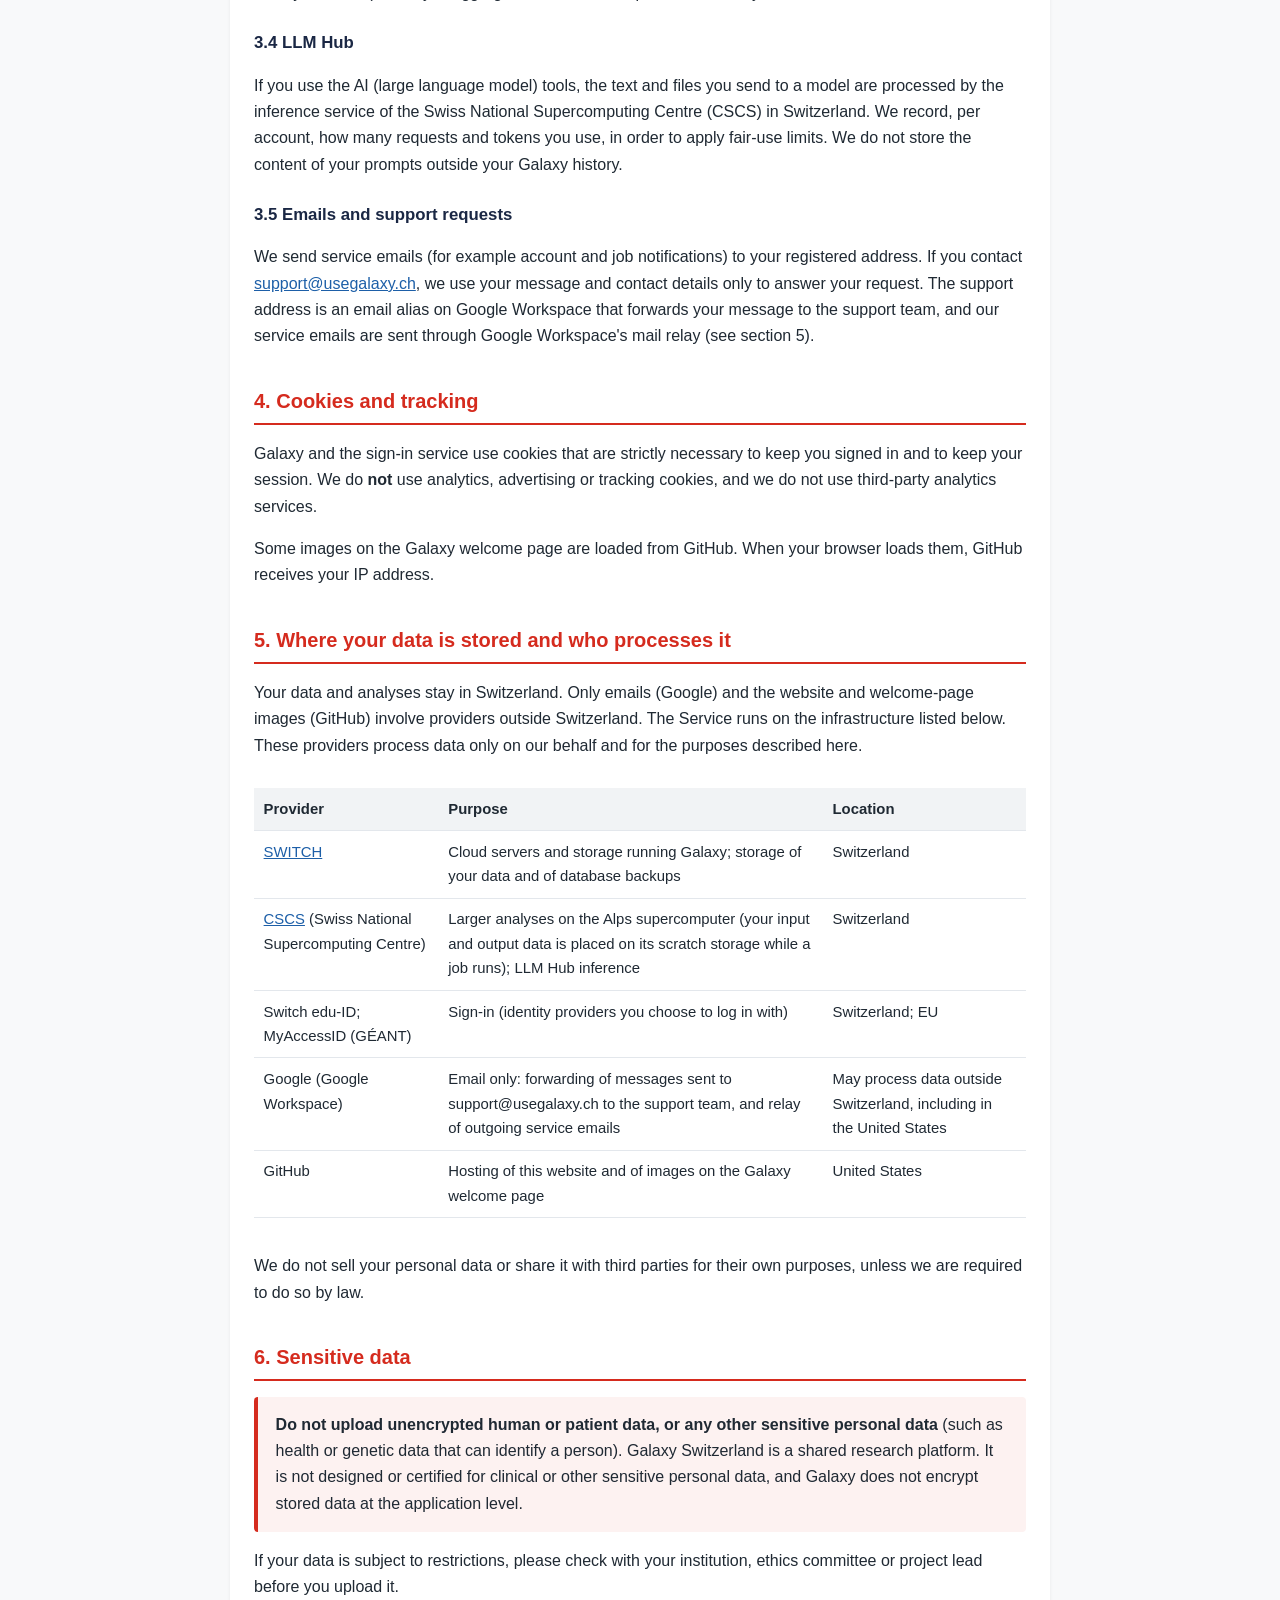
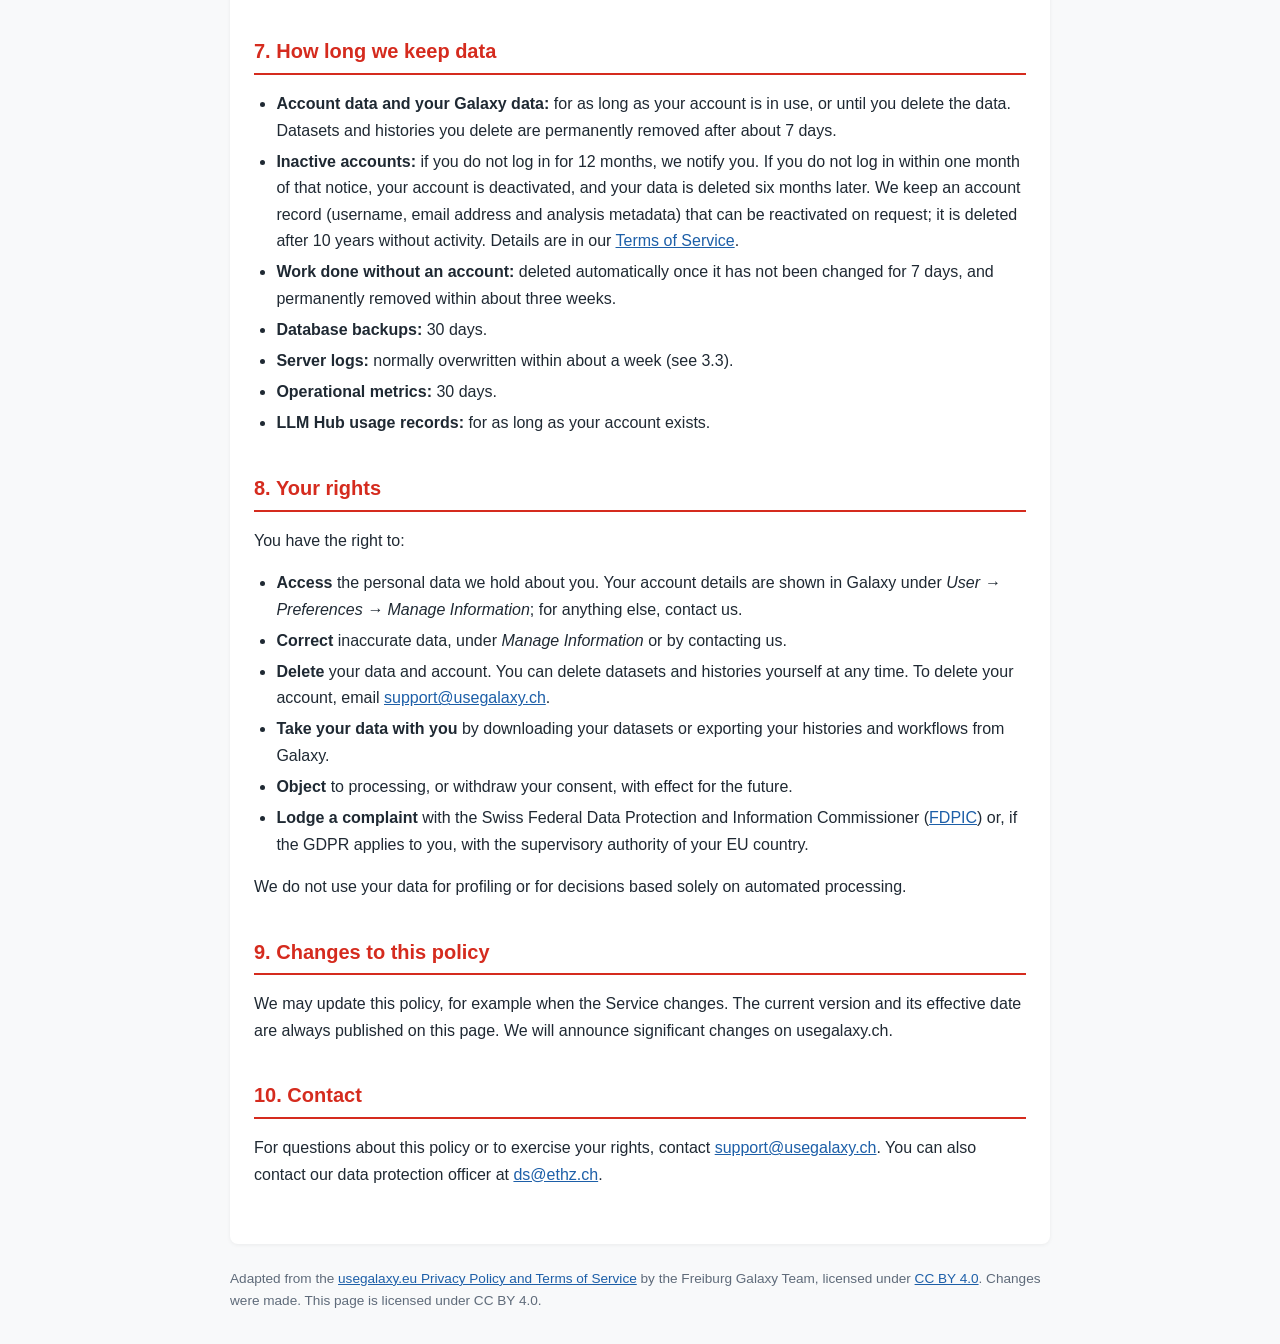
==== commit 0b23fed1: "GAL-193: use the usegalaxy.ch masthead logo on the legal pages" ====
--- a/privacy.html
+++ b/privacy.html
@@ -12,7 +12,7 @@
 <body>
     <header class="legal-header">
         <div class="inner">
-            <a href="./"><img src="assets/images/galaxy-swiss-red.png" alt="Galaxy Switzerland"></a>
+            <a href="./"><img src="assets/images/galaxy-swiss.png" alt="Galaxy Switzerland"></a>
             <nav>
                 <a href="privacy.html" aria-current="page">Privacy Policy</a>
                 <a href="terms.html">Terms of Service</a>
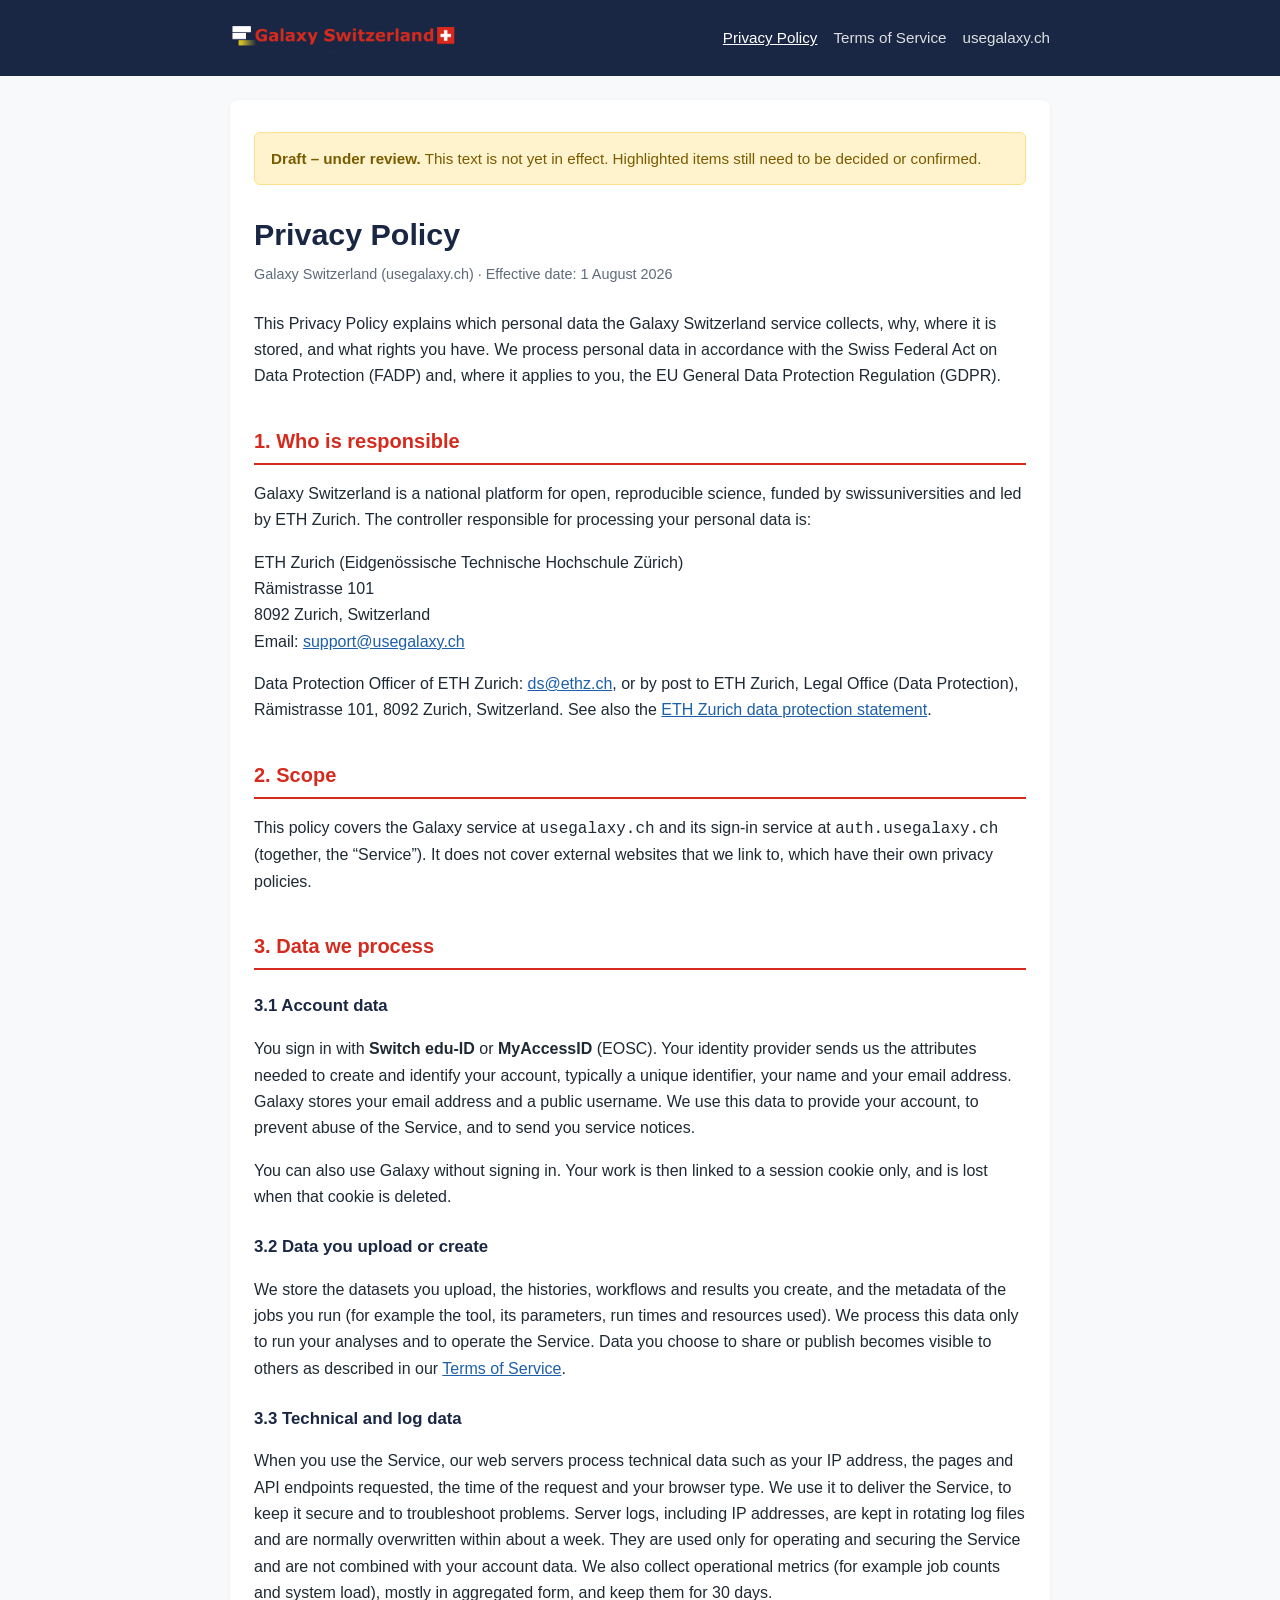
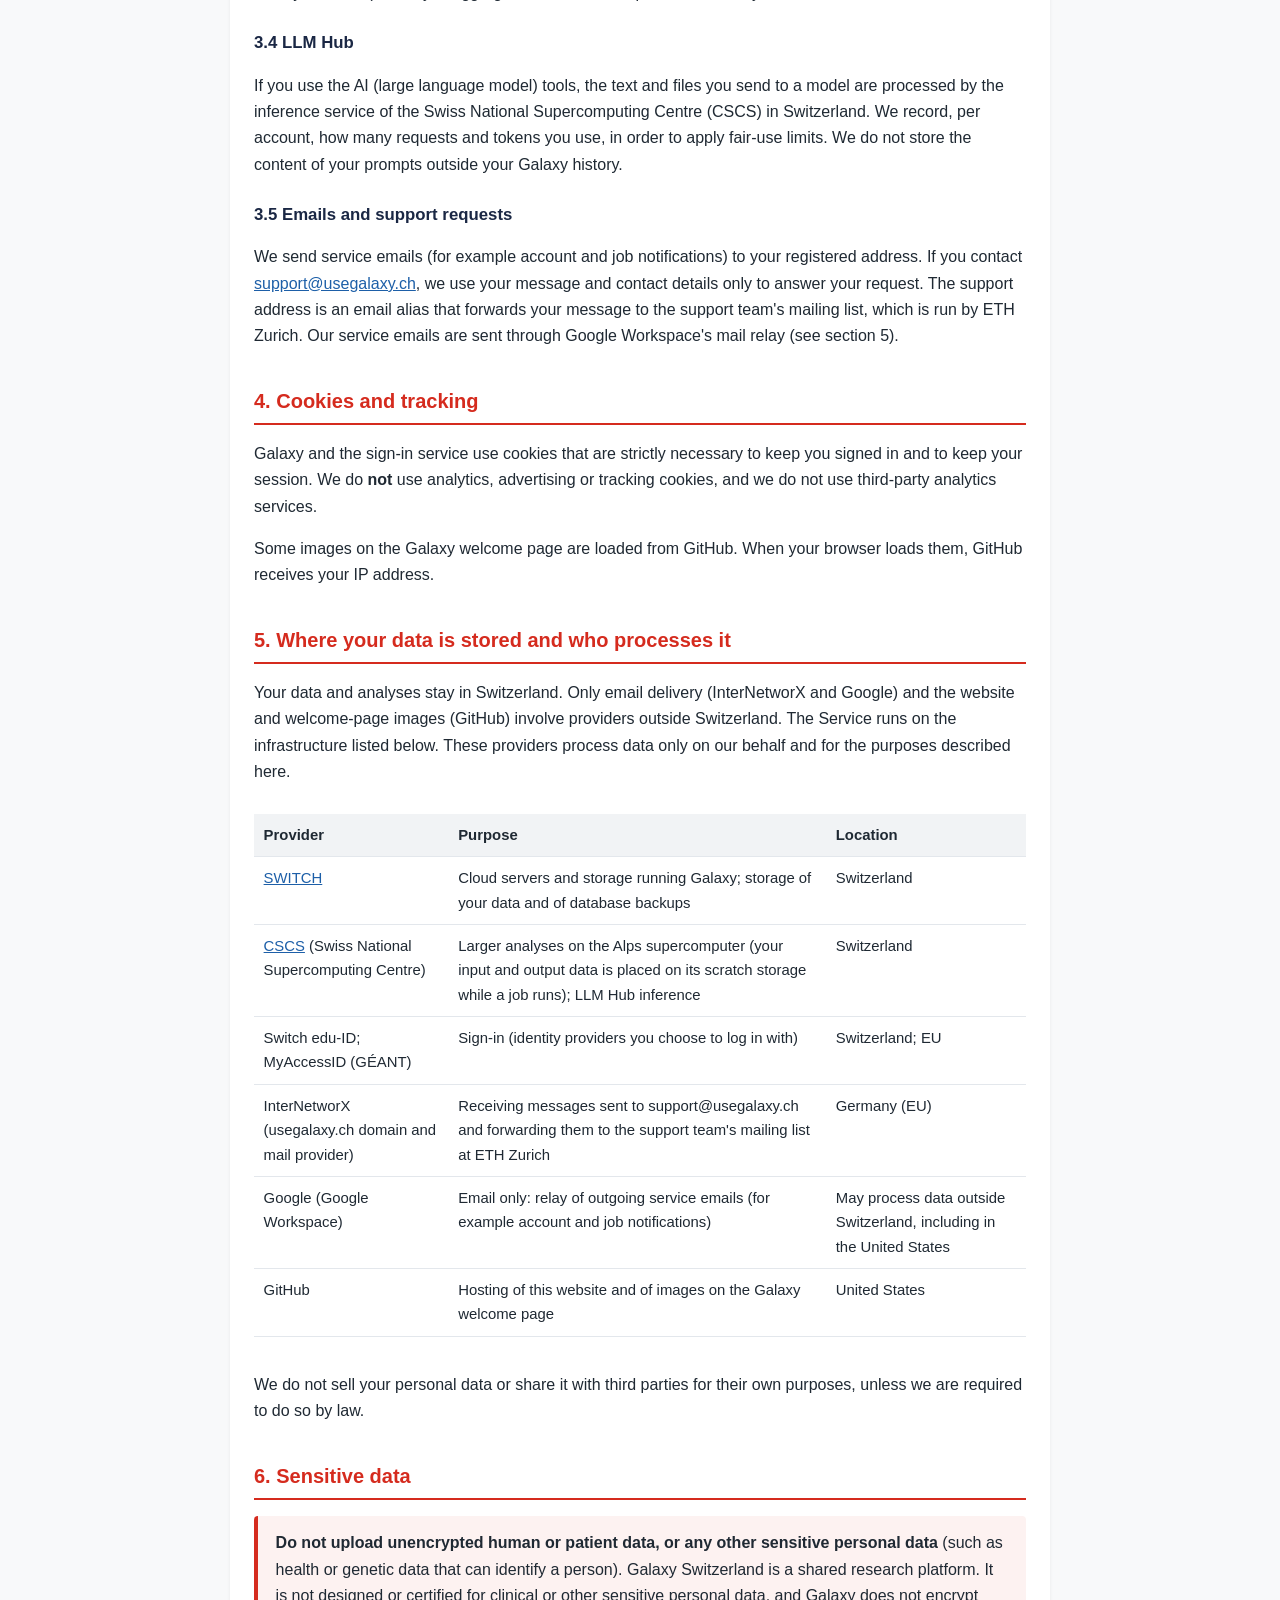
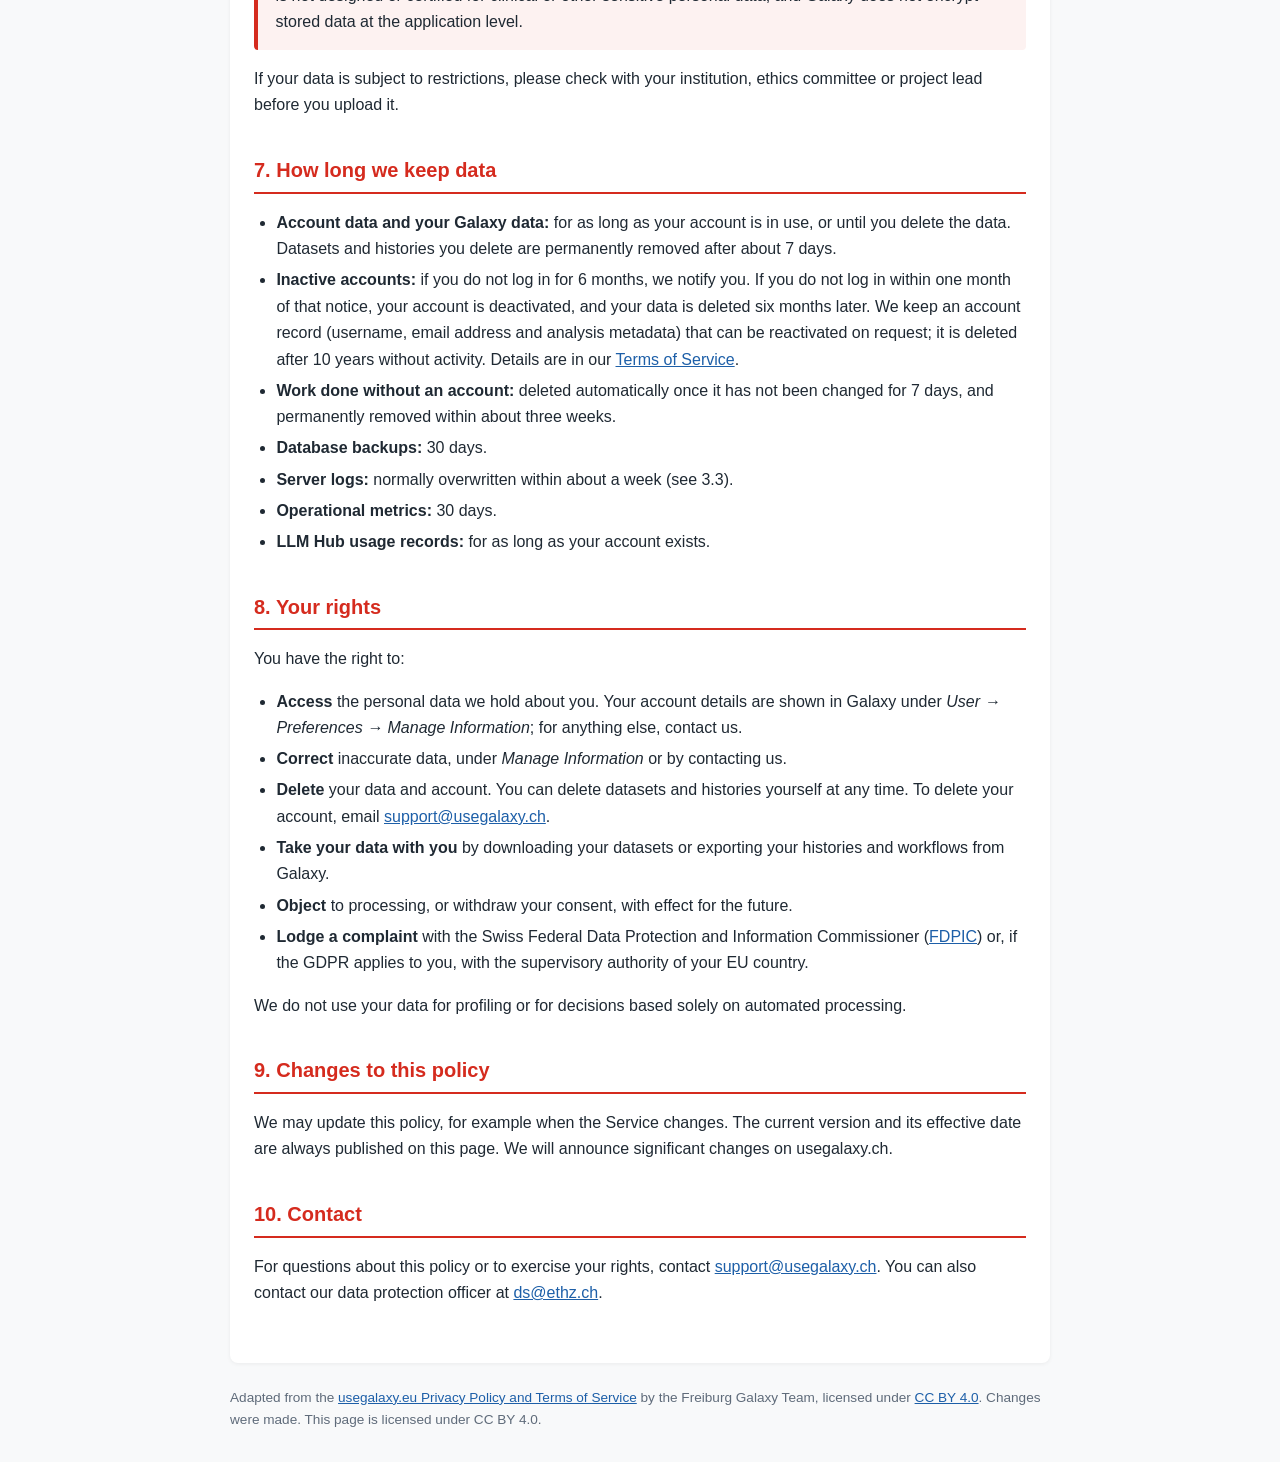
==== commit dbc4db35: "GAL-193: support mail via ETH Sympa list; inactive-account notice after 6 months" ====
--- a/privacy.html
+++ b/privacy.html
@@ -107,9 +107,9 @@
         <p>
             We send service emails (for example account and job notifications) to your registered address. If you
             contact <a href="mailto:support@usegalaxy.ch">support@usegalaxy.ch</a>, we use your message and contact
-            details only to answer your request. The support address is an email alias on Google Workspace that
-            forwards your message to the support team, and our service emails are sent through Google Workspace's
-            mail relay (see section 5).
+            details only to answer your request. The support address is an email alias that forwards your message to
+            the support team's mailing list, which is run by ETH Zurich. Our service emails are sent through Google
+            Workspace's mail relay (see section 5).
         </p>
 
         <h2>4. Cookies and tracking</h2>
@@ -125,8 +125,8 @@
 
         <h2>5. Where your data is stored and who processes it</h2>
         <p>
-            Your data and analyses stay in Switzerland. Only emails (Google) and the website and welcome-page images
-            (GitHub) involve providers outside Switzerland. The Service runs on the infrastructure listed below. These providers process
+            Your data and analyses stay in Switzerland. Only email delivery (InterNetworX and Google) and the
+            website and welcome-page images (GitHub) involve providers outside Switzerland. The Service runs on the infrastructure listed below. These providers process
             data only on our behalf and for the purposes described here.
         </p>
         <div class="table-wrap">
@@ -157,9 +157,15 @@
                         <td>Switzerland; EU</td>
                     </tr>
                     <tr>
+                        <td>InterNetworX (usegalaxy.ch domain and mail provider)</td>
+                        <td>Receiving messages sent to support@usegalaxy.ch and forwarding them to the support team's
+                            mailing list at ETH Zurich</td>
+                        <td>Germany (EU)</td>
+                    </tr>
+                    <tr>
                         <td>Google (Google Workspace)</td>
-                        <td>Email only: forwarding of messages sent to support@usegalaxy.ch to the support team, and
-                            relay of outgoing service emails</td>
+                        <td>Email only: relay of outgoing service emails (for example account and job
+                            notifications)</td>
                         <td>May process data outside Switzerland, including in the United States</td>
                     </tr>
                     <tr>
@@ -193,7 +199,7 @@
         <ul>
             <li><strong>Account data and your Galaxy data:</strong> for as long as your account is in use, or until
                 you delete the data. Datasets and histories you delete are permanently removed after about 7 days.</li>
-            <li><strong>Inactive accounts:</strong> if you do not log in for 12 months, we notify you. If you do not
+            <li><strong>Inactive accounts:</strong> if you do not log in for 6 months, we notify you. If you do not
                 log in within one month of that notice, your account is deactivated, and your data is deleted six
                 months later. We keep an account record (username, email address and analysis metadata) that can be
                 reactivated on request; it is deleted after 10 years without activity. Details are in our
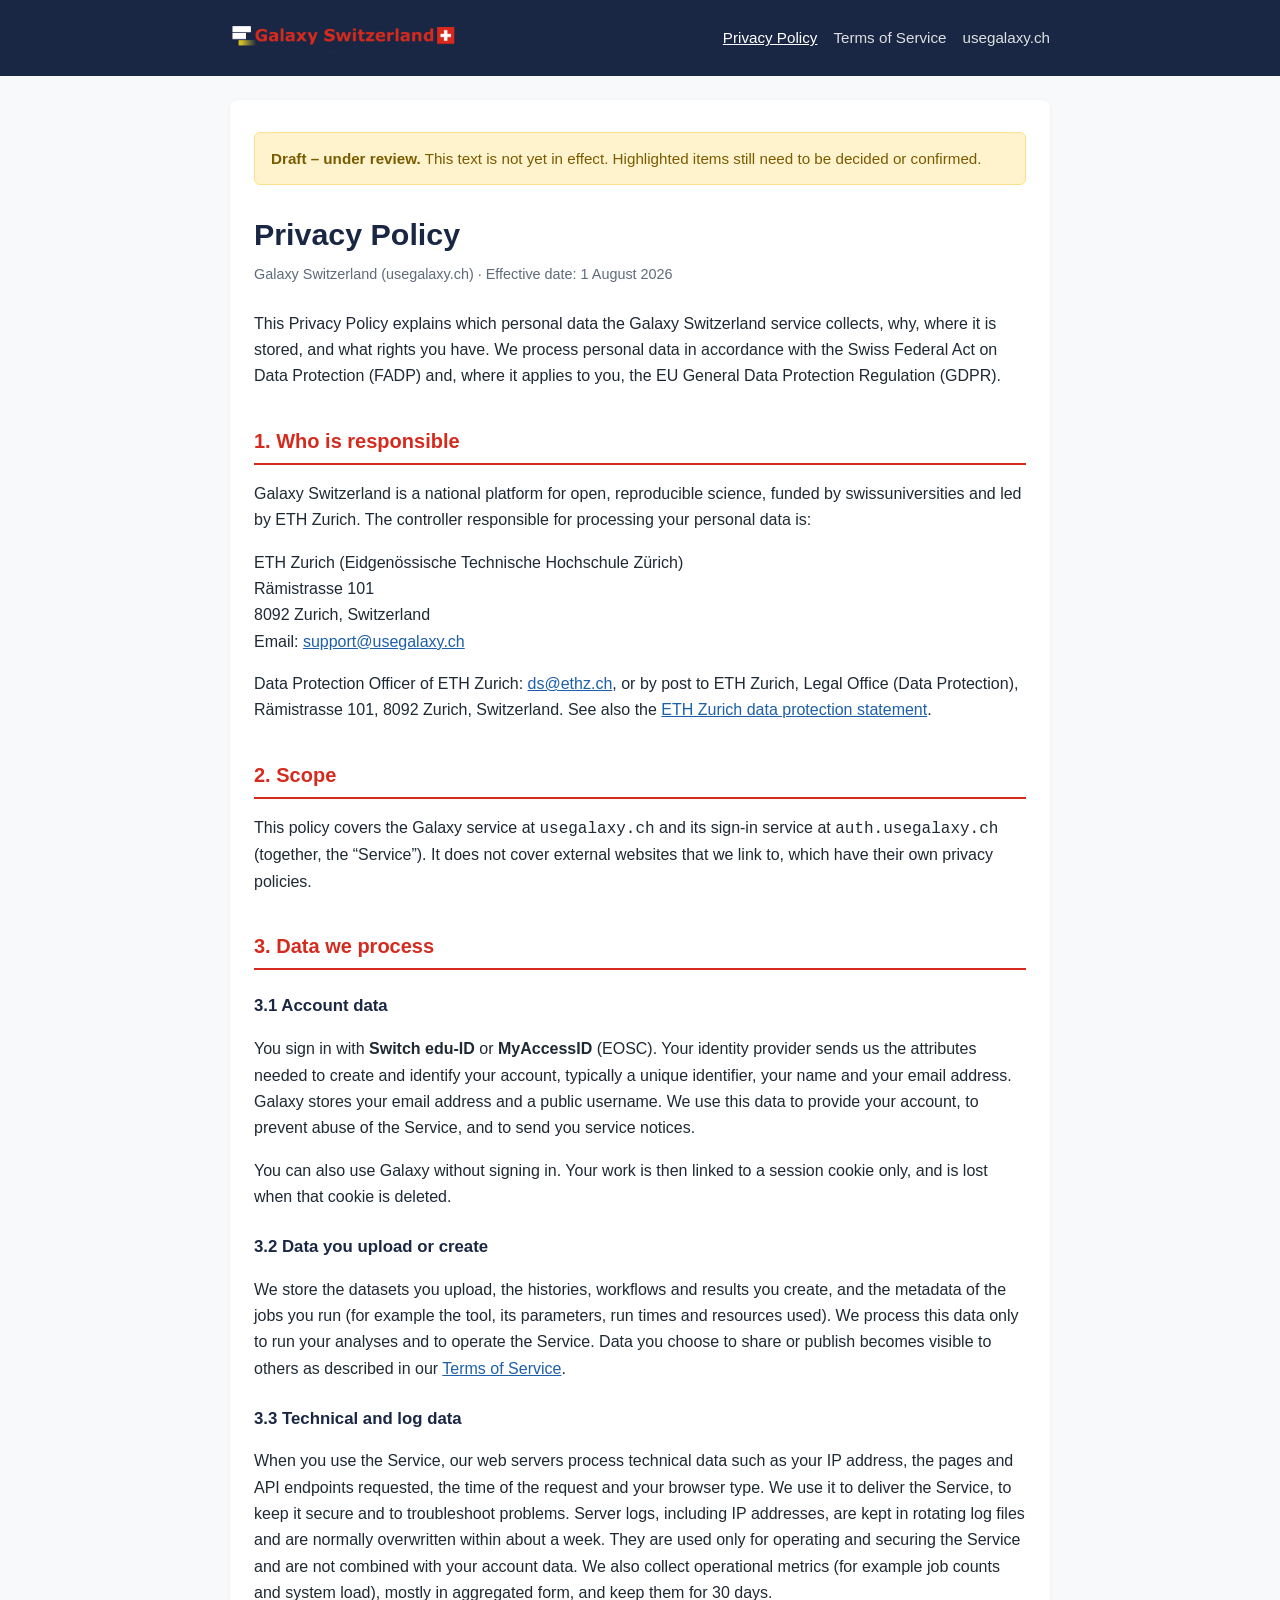
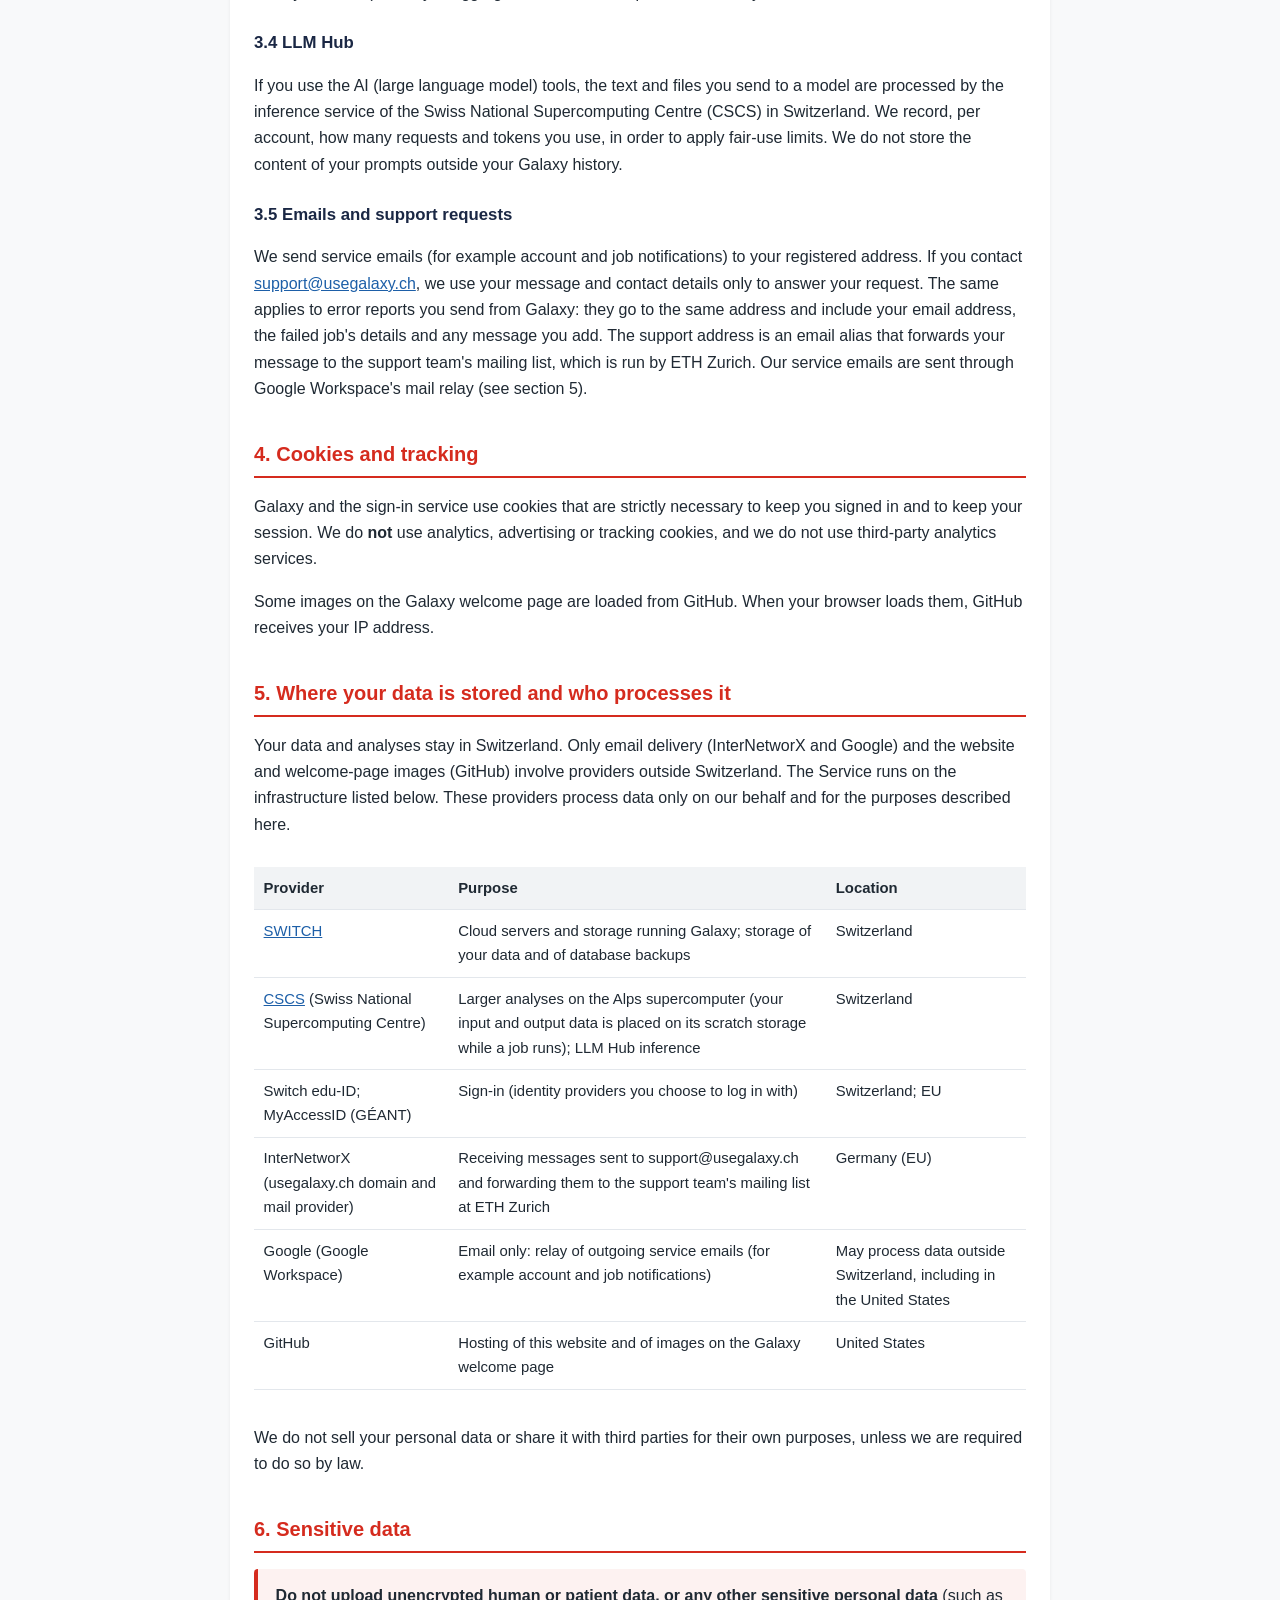
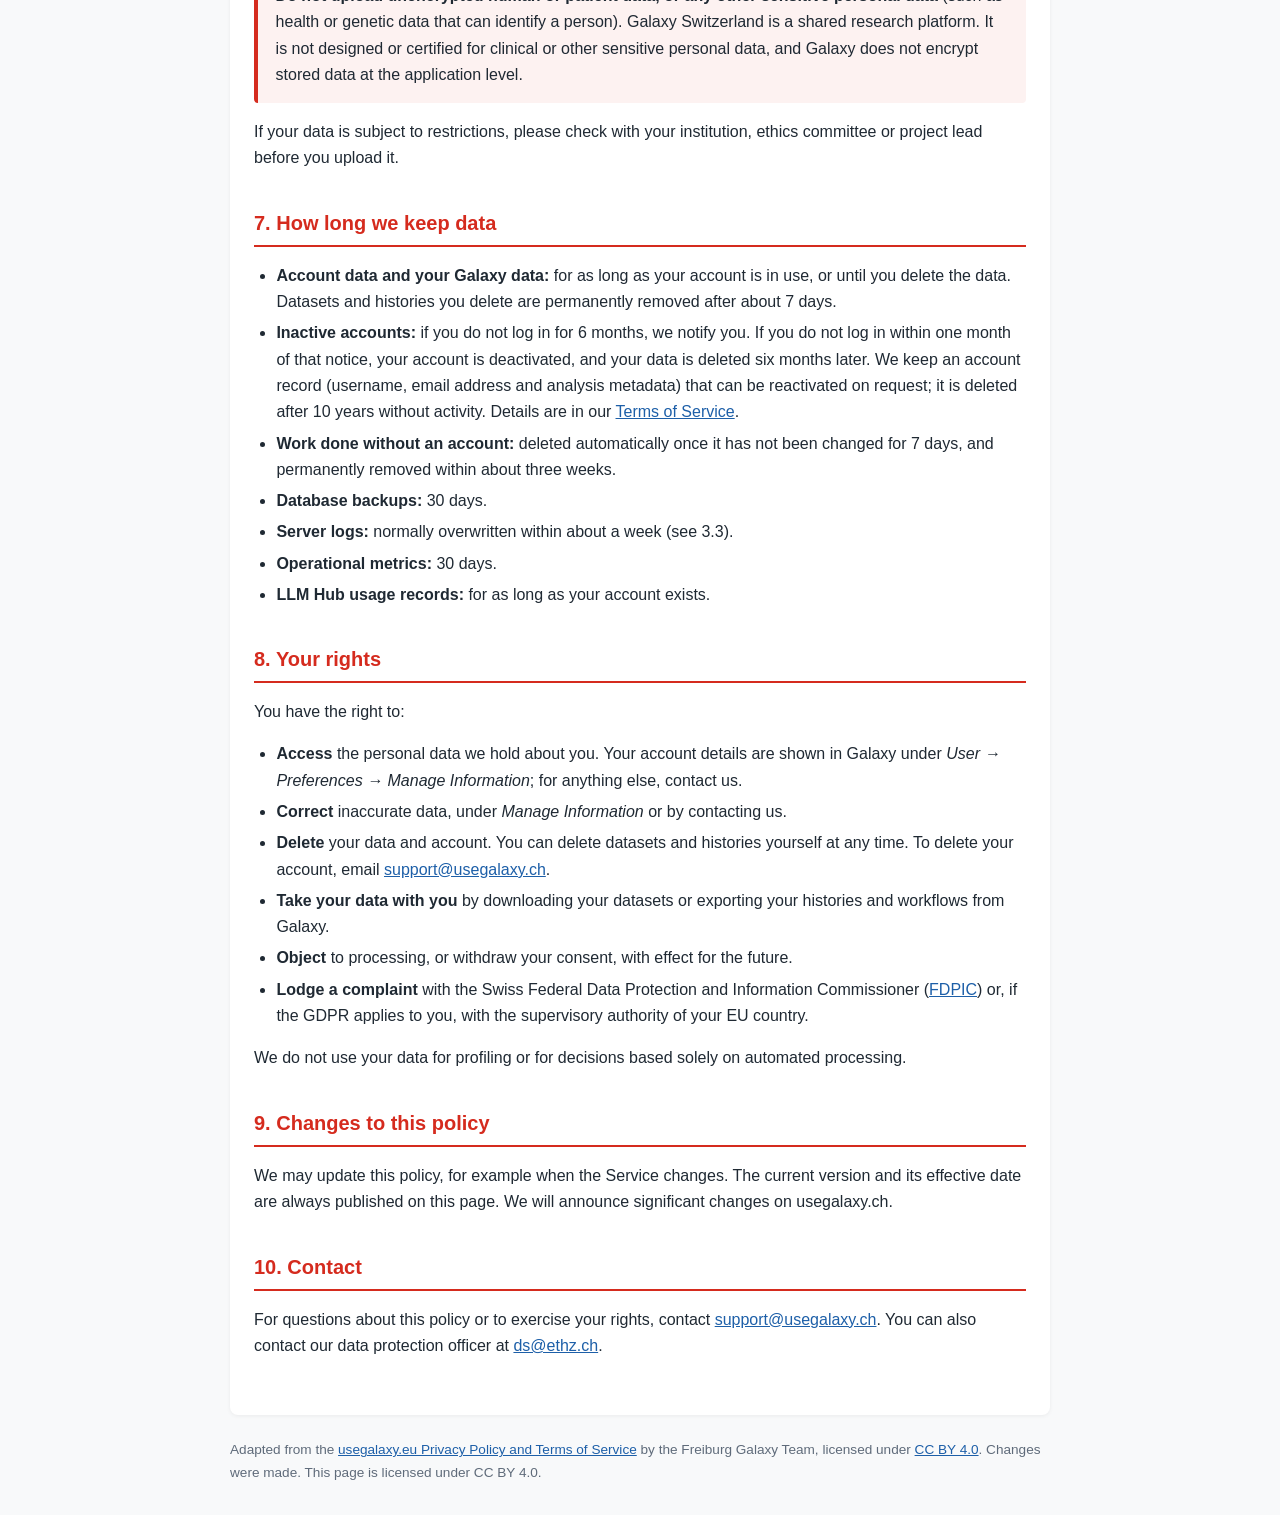
==== commit 6c9f7232: "GAL-196: error reports from Galaxy go to the support address" ====
--- a/privacy.html
+++ b/privacy.html
@@ -107,7 +107,9 @@
         <p>
             We send service emails (for example account and job notifications) to your registered address. If you
             contact <a href="mailto:support@usegalaxy.ch">support@usegalaxy.ch</a>, we use your message and contact
-            details only to answer your request. The support address is an email alias that forwards your message to
+            details only to answer your request. The same applies to error reports you send from Galaxy: they go to
+            the same address and include your email address, the failed job's details and any message you add.
+            The support address is an email alias that forwards your message to
             the support team's mailing list, which is run by ETH Zurich. Our service emails are sent through Google
             Workspace's mail relay (see section 5).
         </p>
